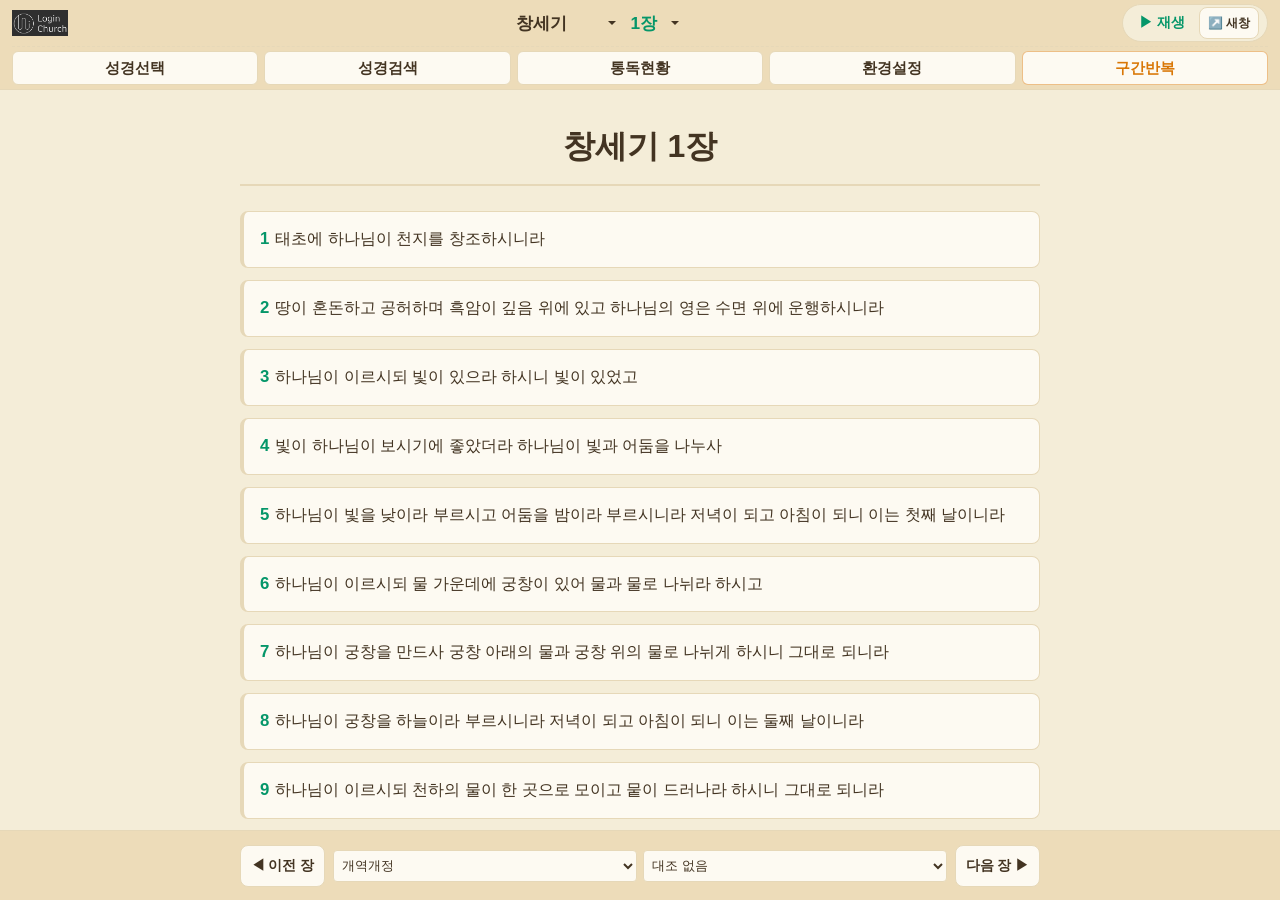
==== bible/index.html @ f468cd03 "Fix missing 1-3 John and Obadiah in bible_db_66.js + sync latest diaries" ====
<!DOCTYPE html>
<html lang="ko">
<head>
  <meta charset="UTF-8">
  <meta name="viewport" content="width=device-width, initial-scale=1.0, maximum-scale=1.0, user-scalable=no, viewport-fit=cover">
  <title>📖 김시웅 권사 성경통독일기장</title>
  <link rel="stylesheet" href="style.css?v=20261017_range">
  <link rel="manifest" href="manifest.json">
  <meta name="apple-mobile-web-app-capable" content="yes">
  <meta name="apple-mobile-web-app-status-bar-style" content="default">
</head>
<body class="theme-sepia">

  <!-- 앱 헤더 (2단 구조 개편 - 요구사항) -->
  <header class="app-header">
    <!-- 1행: 로고, 퀵 네비게이션 및 TTS 재생 바 -->
    <div class="header-row header-row-top">
      <div class="header-logo-area">
        <img src="header_logo.png?v=2" alt="로그인처치" class="header-logo-img">
      </div>
      <div class="quick-nav-dropdowns">
        <select id="quickBookSelect" class="quick-select">
          <!-- JS에서 책 목록이 주입됩니다 -->
        </select>
        <select id="quickChapterSelect" class="quick-select">
          <!-- JS에서 장 목록이 주입됩니다 -->
        </select>
      </div>
      <div class="header-player" style="display: flex; align-items: center; gap: 6px;">
        <button id="btnAudioTTSPlay" class="btn-header-player" title="낭독 시작/정지">▶ 재생</button>
        <a href="index.html" target="_blank" class="btn-header-player" title="새 창으로 성경 열기" style="text-decoration: none; padding: 0 8px; font-size: 0.75rem; background: var(--card-bg); border: 1px solid var(--border-color); color: var(--text-primary); display: inline-flex; align-items: center; justify-content: center; height: 32px; border-radius: var(--border-radius); font-weight: bold; cursor: pointer;">↗️ 새창</a>
      </div>
    </div>
    
    <!-- 2행: 성경 보조 도구 버튼 4개 -->
    <div class="header-row header-row-bottom">
      <button id="btnBookSelectorModal" class="btn-header-action" title="성경 목록 모달">성경선택</button>
      <button id="btnSearch" class="btn-header-action" title="성경 검색">성경검색</button>
      <button id="btnProgress" class="btn-header-action" title="통독 현황표">통독현황</button>
      <button id="btnSettings" class="btn-header-action" title="설정">환경설정</button>
      <button id="btnRangeRepeat" class="btn-header-action btn-range-action" title="구간 반복 듣기 (예: 12~20절)">구간반복</button>
    </div>
  </header>

  <!-- 대조 모드 역본 표시용 상단 고정 바 -->
  <div id="translationCompareBar" class="compare-bar hidden">
    <span class="compare-tag primary-tag">개역개정</span>
    <span class="compare-divider">vs</span>
    <span class="compare-tag secondary-tag">NIV</span>
  </div>

  <!-- 메인 레이아웃: 성경 본문 뷰어 -->
  <main class="app-content">
    <div id="bibleViewer" class="bible-viewer">
      <!-- 구절들이 여기에 렌더링됩니다 -->
    </div>
    
    <!-- 현재 장 통독 완료 체크 영역 -->
    <div class="read-check-container">
      <button id="btnMarkChapterRead" class="btn-read-check">현재 장 읽기 완료 ✓</button>
    </div>
  </main>

  <!-- 재생 컨트롤 박스 (재생 중에만 표시) -->
  <div id="ttsControlBox" class="tts-control-box hidden">
    <button id="btnAudioTTSPrev" class="btn-tts-ctrl" title="이전 구절">⏮ 이전</button>
    <button id="btnAudioTTSPlayBottom" class="btn-tts-ctrl btn-tts-play" title="재생 / 일시정지">❚❚ 일시정지</button>
    <button id="btnAudioTTSStop" class="btn-tts-ctrl btn-tts-stop" title="재생 정지">⏹ 정지</button>
    <button id="btnAudioTTSNext" class="btn-tts-ctrl" title="다음 구절">다음 ⏭</button>
    <button id="btnAudioTTSSpeed" class="btn-tts-ctrl" title="배속 조절">1.0x</button>
    <button id="btnAudioTTSRepeat" class="btn-tts-ctrl" title="반복 모드">🔄 연속</button>
  </div>

  <!-- 구간 반복 상태 배지 (구간 반복 활성 시 표시) -->
  <div id="rangeRepeatBadge" class="range-repeat-badge hidden" role="status" aria-live="polite">
    <button id="btnRangeBadgeEdit" class="range-badge-label" title="구간 변경">🎯 <span id="rangeBadgeText">구간 반복</span></button>
    <button id="btnRangeBadgeClear" class="range-badge-clear" title="구간 반복 해제" aria-label="구간 반복 해제">✕</button>
  </div>

  <!-- 하단 퀵 네비게이션 및 컨트롤러 -->
  <nav class="bottom-nav">
    <div class="nav-control-group">
      <button id="btnPrevChapter" class="btn-nav">◀ 이전 장</button>
      
      <!-- 역본 선택 셀렉터 -->
      <div class="translation-selectors">
        <div class="select-wrapper">
          <select id="primaryTranslation">
            <option value="KG" selected>개역개정</option>
            <option value="SB">새번역</option>
            <option value="KH">개역한글</option>
            <option value="HYUNDAI">현대인의 성경</option>
            <option value="EASY">쉬운성경</option>
            <option value="NIV">NIV (영어)</option>
            <option value="NLT">NLT (영어)</option>
            <option value="NKJV">NKJV (영어)</option>
            <option value="RSV">RSV (영어)</option>
          </select>
        </div>
        
        <div class="select-wrapper">
          <select id="secondaryTranslation">
            <option value="NONE" selected>대조 없음</option>
            <option value="KG">개역개정</option>
            <option value="SB">새번역</option>
            <option value="KH">개역한글</option>
            <option value="HYUNDAI">현대인의 성경</option>
            <option value="EASY">쉬운성경</option>
            <option value="NIV">NIV (영어)</option>
            <option value="NLT">NLT (영어)</option>
            <option value="NKJV">NKJV (영어)</option>
            <option value="RSV">RSV (영어)</option>
          </select>
        </div>
      </div>

      <button id="btnNextChapter" class="btn-nav">다음 장 ▶</button>
    </div>
  </nav>

  <!-- 성경 선택 모달 (보조 수단) -->
  <div id="bookModal" class="modal">
    <div class="modal-content">
      <div class="modal-header">
        <h3>성경 선택</h3>
        <button id="btnCloseBookModal" class="btn-close">&times;</button>
      </div>
      <div class="modal-tabs">
        <button id="tabOT" class="tab-btn active">구약성경</button>
        <button id="tabNT" class="tab-btn">신약성경</button>
      </div>
      <div class="modal-body">
        <!-- 책 격자 그리드 -->
        <div id="booksGrid" class="books-grid"></div>
        <!-- 장 그리드 (책 선택 시 활성화) -->
        <div id="chaptersView" class="chapters-view hidden">
          <button id="btnBackToBooks" class="btn-back">◀ 책 목록으로</button>
          <h4 id="selectedBookTitle" style="margin: 10px 0;">창세기</h4>
          <div id="chaptersGrid" class="chapters-grid"></div>
        </div>
      </div>
    </div>
  </div>

  <!-- 검색 모달 -->
  <div id="searchModal" class="modal">
    <div class="modal-content modal-full-height">
      <div class="modal-header">
        <h3>성경 검색</h3>
        <button id="btnCloseSearchModal" class="btn-close">&times;</button>
      </div>
      <div class="search-bar-wrapper">
        <input type="text" id="searchInput" placeholder="검색할 구절 키워드 입력 (예: 태초, 사랑)" autocomplete="off">
        <button id="btnExecuteSearch" class="btn-search-action">검색</button>
      </div>
      <!-- 다중 역본 필터 드롭다운 추가 -->
      <div class="search-filter-wrapper">
        <label for="searchTranslationFilter">역본 필터</label>
        <select id="searchTranslationFilter" class="search-filter-select">
          <option value="ALL" selected>전체 역본 통합 검색 결과</option>
          <option value="KG">개역개정</option>
          <option value="SB">새번역</option>
          <option value="KH">개역한글</option>
          <option value="HYUNDAI">현대인의 성경</option>
          <option value="EASY">쉬운성경</option>
          <option value="NIV">NIV (영어)</option>
          <option value="NLT">NLT (영어)</option>
          <option value="NKJV">NKJV (영어)</option>
          <option value="RSV">RSV (영어)</option>
        </select>
      </div>
      <div id="searchResultMeta" class="search-result-meta"></div>
      <div class="modal-body search-results-body">
        <div id="searchResults" class="search-results-list">
          <p class="search-placeholder">검색어를 입력하고 검색 버튼을 누르세요.</p>
        </div>
      </div>
    </div>
  </div>

  <!-- 통독 현황 현황표 모달 -->
  <div id="progressModal" class="modal">
    <div class="modal-content modal-full-height">
      <div class="modal-header">
        <h3>통독 현황표</h3>
        <button id="btnCloseProgressModal" class="btn-close">&times;</button>
      </div>
      <div class="progress-summary-bar">
        <div class="progress-stats">
          <span>전체 통독률: <strong id="progressPercentage">0.0%</strong></span>
          <span class="progress-ratio">(<span id="completedChaptersCount">0</span> / 1189장 완료)</span>
        </div>
        <div class="progress-bar-bg">
          <div id="progressBarFill" class="progress-bar-fill" style="width: 0%;"></div>
        </div>
        <button id="btnResetHistory" class="btn-reset-history">기록 초기화</button>
      </div>
      <div class="modal-body progress-body">
        <div id="progressBooksContainer" class="progress-books-container">
          <!-- 책별 장 바둑판들이 생성됩니다 -->
        </div>
      </div>
    </div>
  </div>

  <!-- 설정 모달 -->
  <div id="settingsModal" class="modal">
    <div class="modal-content">
      <div class="modal-header">
        <h3>설정</h3>
        <button id="btnCloseSettingsModal" class="btn-close">&times;</button>
      </div>
      <div class="modal-body settings-body">
        <div class="setting-item">
          <label>글자 크기</label>
          <div class="font-size-controls">
            <button id="btnFontSizeDecrease" class="btn-control">가-</button>
            <span id="fontSizeDisplay">100%</span>
            <button id="btnFontSizeIncrease" class="btn-control">가+</button>
          </div>
        </div>
        
        <div class="setting-item">
          <label>화면 테마</label>
          <div class="theme-controls">
            <button class="theme-btn theme-light-btn" data-theme="theme-light">밝게</button>
            <button class="theme-btn theme-sepia-btn active" data-theme="theme-sepia">세피아</button>
            <button class="theme-btn theme-dark-btn" data-theme="theme-dark">어둡게</button>
          </div>
        </div>

        <div class="setting-item">
          <label>구절 묵상 메모 관리</label>
          <p class="setting-desc">구절을 터치하여 개인 메모를 작성할 수 있습니다.</p>
          <button id="btnExportNotes" class="btn-action">전체 메모 복사/백업</button>
        </div>

        <div class="setting-item">
          <label>스마트폰 무선 테스트</label>
          <p class="setting-desc">동일한 Wi-Fi 환경의 스마트폰으로 아래 주소에 접속하거나 QR코드를 스캔하세요.</p>
          <div id="mobileTestArea" style="text-align: center; margin-top: 10px; padding: 10px; background: rgba(0,0,0,0.03); border-radius: 6px; font-size: 0.9rem;">
            <!-- JS에서 동적 주소 및 QR코드가 렌더링됩니다 -->
          </div>
        </div>
      </div>
    </div>
  </div>

  <!-- 구절 메모 모달 -->
  <div id="noteModal" class="modal">
    <div class="modal-content">
      <div class="modal-header">
        <h3 id="noteModalTitle">창세기 1장 1절 메모</h3>
        <button id="btnCloseNoteModal" class="btn-close">&times;</button>
      </div>
      <div class="modal-body">
        <p id="selectedVerseText" class="selected-verse-text"></p>
        <textarea id="noteTextarea" placeholder="여기에 묵상한 내용이나 메모를 입력하세요..."></textarea>
        <div class="modal-actions">
          <button id="btnDeleteNote" class="btn-danger">삭제</button>
          <button id="btnSaveNote" class="btn-primary">저장</button>
        </div>
      </div>
    </div>
  </div>

  <!-- 메모 백업 및 조회 모달 (요구사항) -->
  <div id="backupModal" class="modal">
    <div class="modal-content modal-full-height">
      <div class="modal-header">
        <h3>전체 메모 백업 및 조회</h3>
        <button id="btnCloseBackupModal" class="btn-close">&times;</button>
      </div>
      <div class="modal-body" style="display: flex; flex-direction: column; gap: 12px; height: 100%;">
        <p class="setting-desc">작성하신 모든 묵상 메모와 성경 본문이 아래 창에 모아집니다.</p>
        <textarea id="backupTextarea" readonly style="flex: 1; min-height: 250px; font-family: monospace; font-size: 0.9rem;" placeholder="저장된 메모가 없습니다."></textarea>
        <div class="modal-actions" style="margin-top: 10px; width: 100%;">
          <button id="btnCopyBackupText" class="btn-primary" style="width: 100%; padding: 14px; font-size: 1rem;">클립보드 복사</button>
        </div>
      </div>
    </div>
  </div>

  <!-- 구간 반복 듣기 모달 -->
  <div id="rangeModal" class="modal">
    <div class="modal-content range-modal-content">
      <div class="modal-header">
        <h3>🎯 구간 반복 듣기</h3>
        <button id="btnCloseRangeModal" class="btn-close">&times;</button>
      </div>
      <div class="modal-body range-body">
        <p id="rangeModalChapter" class="range-chapter-label">창세기 1장</p>
        <div class="range-selects">
          <label class="range-select-field">
            <span>시작</span>
            <select id="rangeStartSelect" aria-label="시작 절"></select>
          </label>
          <span class="range-tilde">~</span>
          <label class="range-select-field">
            <span>끝</span>
            <select id="rangeEndSelect" aria-label="끝 절"></select>
          </label>
        </div>
        <div class="range-count-label">반복 횟수</div>
        <div class="range-count-group">
          <button class="range-count-btn active" data-count="0" id="rangeCountInfinite">∞ 무한</button>
          <button class="range-count-btn" data-count="3" id="rangeCount3">3회</button>
          <button class="range-count-btn" data-count="5" id="rangeCount5">5회</button>
          <button class="range-count-btn" data-count="10" id="rangeCount10">10회</button>
        </div>
        <p id="rangePreview" class="range-preview"></p>
        <button id="btnRangePlay" class="btn-primary range-play-btn">▶ 구간 반복 재생</button>
        <div class="range-sub-actions">
          <button id="btnRangeCopy" class="btn-range-sub">📋 구간 복사</button>
          <button id="btnRangeClear" class="btn-range-sub btn-range-clear">해제</button>
        </div>
        <p class="range-tip">💡 본문 구절을 <strong>꾸욱 누르면</strong> 말씀이 복사됩니다.</p>
      </div>
    </div>
  </div>

  <!-- 토스트 알림 -->
  <div id="toast" class="toast hidden"></div>

  <!-- 성경 DB 스크립트 로드 (66권 통합 DB) -->
  <script src="./bible_db_66.js?v=20261019_66full"></script>
  
  <!-- 애플리케이션 로직 -->
  <script src="app.js?v=20261019_66full"></script>
</body>
</html>
---- bible/style.css ----
/* 테마 변수 정의 */
:root {
  --font-family: -apple-system, BlinkMacSystemFont, "Segoe UI", Roboto, "Helvetica Neue", Arial, sans-serif;
  --header-height: 90px;
  --compare-bar-height: 38px;
  --bottom-nav-height: 70px;
  --verse-font-size: 1.1rem;
  --border-radius: 8px;
  --transition-speed: 0.2s;
}

/* 라이트 테마 */
.theme-light {
  --bg-color: #f8f9fa;
  --card-bg: #ffffff;
  --text-primary: #212529;
  --text-secondary: #495057;
  --border-color: #dee2e6;
  --accent-color: #0d6efd;
  --accent-gold: #d97706;
  --accent-green: #10b981;
  --header-bg: #ffffff;
  --bottom-bg: #ffffff;
  --modal-bg: rgba(0, 0, 0, 0.4);
  --compare-bar-bg: #e9ecef;
  --checked-bg: #10b981;
  --checked-text: #ffffff;
  --select-arrow: url("data:image/svg+xml,%3Csvg xmlns='http://www.w3.org/2000/svg' width='8' height='6' viewBox='0 0 8 6'%3E%3Cpath fill='%23212529' d='M0 1h8L4 5z'/%3E%3C/svg%3E");
}

/* 세피아 테마 */
.theme-sepia {
  --bg-color: #f4edd8;
  --card-bg: #fdfaf2;
  --text-primary: #433422;
  --text-secondary: #705e47;
  --border-color: #e6d8b8;
  --accent-color: #8b5a2b;
  --accent-gold: #d97706;
  --accent-green: #059669;
  --header-bg: #eddcb9;
  --bottom-bg: #eddcb9;
  --modal-bg: rgba(67, 52, 34, 0.4);
  --compare-bar-bg: #e4d5b2;
  --checked-bg: #059669;
  --checked-text: #ffffff;
  --select-arrow: url("data:image/svg+xml,%3Csvg xmlns='http://www.w3.org/2000/svg' width='8' height='6' viewBox='0 0 8 6'%3E%3Cpath fill='%23433422' d='M0 1h8L4 5z'/%3E%3C/svg%3E");
}

/* 다크 테마 */
.theme-dark {
  --bg-color: #121212;
  --card-bg: #1e1e1e;
  --text-primary: #e0e0e0;
  --text-secondary: #a0a0a0;
  --border-color: #2d2d2d;
  --accent-color: #3b82f6;
  --accent-gold: #f59e0b;
  --accent-green: #10b981;
  --header-bg: #1f1f1f;
  --bottom-bg: #1f1f1f;
  --modal-bg: rgba(0, 0, 0, 0.6);
  --compare-bar-bg: #2a2a2a;
  --checked-bg: #10b981;
  --checked-text: #121212;
  --select-arrow: url("data:image/svg+xml,%3Csvg xmlns='http://www.w3.org/2000/svg' width='8' height='6' viewBox='0 0 8 6'%3E%3Cpath fill='%23e0e0e0' d='M0 1h8L4 5z'/%3E%3C/svg%3E");
}

/* 전역 초기화 */
* {
  box-sizing: border-box;
  margin: 0;
  padding: 0;
}

body {
  font-family: var(--font-family);
  background-color: var(--bg-color);
  color: var(--text-primary);
  line-height: 1.6;
  overflow: hidden;
  height: 100vh;
  width: 100vw;
  user-select: none;
  -webkit-user-select: none;
}

/* 헤더 (2단 구조 개편 - 요구사항) */
.app-header {
  position: fixed;
  top: 0;
  left: 0;
  right: 0;
  height: calc(var(--header-height) + env(safe-area-inset-top));
  background-color: var(--header-bg);
  border-bottom: 1px solid var(--border-color);
  display: flex;
  flex-direction: column;
  justify-content: space-between;
  padding: 0 12px;
  z-index: 100;
  padding-top: env(safe-area-inset-top);
}

.header-row {
  width: 100%;
  display: flex;
  align-items: center;
}

/* 1행: 로고, 퀵 메뉴, 재생기 */
.header-row-top {
  height: 48px;
  justify-content: space-between;
  border-bottom: 1px dashed var(--border-color);
}

/* 로고 영역 */
.header-logo-area {
  display: flex;
  align-items: center;
  margin-right: 4px;
}

.header-logo-img {
  height: 26px;
  object-fit: contain;
}

/* 2행: 성경 보조 도구 버튼 4개 */
.header-row-bottom {
  height: 42px;
  justify-content: space-around;
  gap: 6px;
  padding: 2px 0;
}

.btn-header-action {
  flex: 1;
  background-color: var(--card-bg);
  border: 1px solid var(--border-color);
  color: var(--text-primary);
  border-radius: 6px;
  font-size: 0.92rem;
  font-weight: bold;
  height: 34px;
  cursor: pointer;
  display: inline-flex;
  align-items: center;
  justify-content: center;
  gap: 4px;
  transition: background-color var(--transition-speed);
}

.btn-header-action:active {
  background-color: var(--border-color);
}

.btn-logo-icon {
  height: 15px;
  width: auto;
  object-fit: contain;
  margin-right: 2px;
  vertical-align: middle;
}

/* 퀵 드롭다운 메뉴 스타일 */
.quick-nav-dropdowns {
  display: flex;
  align-items: center;
  gap: 4px;
}

.quick-select {
  appearance: none;
  -webkit-appearance: none;
  background-color: transparent;
  border: none;
  color: var(--text-primary);
  font-size: 1.08rem;
  font-weight: 800;
  cursor: pointer;
  outline: none;
  padding: 4px 16px 4px 6px;
  background-image: var(--select-arrow);
  background-repeat: no-repeat;
  background-position: right 4px center;
  background-size: 8px 6px;
  border-radius: 4px;
  transition: background-color var(--transition-speed);
}

.quick-select:hover, .quick-select:focus {
  background-color: var(--border-color);
}

#quickBookSelect {
  max-width: 110px;
}

#quickChapterSelect {
  max-width: 80px;
  color: var(--accent-green);
}

.btn-icon {
  background: none;
  border: none;
  font-size: 1.25rem;
  cursor: pointer;
  padding: 6px;
  border-radius: 50%;
  display: inline-flex;
  align-items: center;
  justify-content: center;
  transition: background-color var(--transition-speed);
}

.btn-icon:active {
  background-color: var(--border-color);
}

/* 헤더 내 간이 재생기 */
.header-player {
  display: flex;
  align-items: center;
  gap: 4px;
  background-color: var(--bg-color);
  border: 1px solid var(--border-color);
  border-radius: 20px;
  padding: 2px 8px;
}

.btn-header-player {
  background: none;
  border: none;
  color: var(--accent-green);
  font-size: 0.85rem;
  font-weight: bold;
  cursor: pointer;
  padding: 4px 8px;
  border-radius: 12px;
}

.btn-header-player-sub {
  background: none;
  border: none;
  color: var(--text-primary);
  font-size: 0.75rem;
  font-weight: bold;
  cursor: pointer;
  padding: 4px 6px;
  border-radius: 8px;
}

.btn-header-player:active, .btn-header-player-sub:active {
  background-color: var(--border-color);
}

/* 상단 대조 역본 고정 바 */
.compare-bar {
  position: fixed;
  top: calc(var(--header-height) + env(safe-area-inset-top));
  left: 0;
  right: 0;
  height: var(--compare-bar-height);
  background-color: var(--compare-bar-bg);
  border-bottom: 1px solid var(--border-color);
  display: flex;
  align-items: center;
  justify-content: center;
  gap: 12px;
  z-index: 90;
  font-size: 0.82rem;
  font-weight: bold;
}

.compare-tag {
  padding: 2px 8px;
  border-radius: 4px;
}

.compare-tag.primary-tag {
  background-color: var(--accent-color);
  color: white;
}

.compare-tag.secondary-tag {
  background-color: var(--accent-gold);
  color: white;
}

.compare-divider {
  color: var(--text-secondary);
}

/* 콘텐츠 영역 */
.app-content {
  position: absolute;
  top: calc(var(--header-height) + env(safe-area-inset-top));
  bottom: calc(var(--bottom-nav-height) + env(safe-area-inset-bottom));
  left: 0;
  right: 0;
  overflow-y: auto;
  padding: 16px;
  -webkit-overflow-scrolling: touch;
}

/* 상단 대조 바가 켜져 있을 때의 콘텐츠 영역 오프셋 자동조절 */
body:has(.compare-bar:not(.hidden)) .app-content {
  top: calc(var(--header-height) + var(--compare-bar-height) + env(safe-area-inset-top));
}

/* 성경 본문 컨테이너 */
.bible-viewer {
  max-width: 800px;
  margin: 0 auto;
  padding-bottom: 10px;
}

/* 본문 영역 상단 대문 장 타이틀 표기 */
.viewer-chapter-title {
  font-size: 2.0rem;
  font-weight: 800;
  text-align: center;
  margin: 15px 0 25px 0;
  color: var(--text-primary);
  border-bottom: 2px solid var(--border-color);
  padding-bottom: 12px;
  word-break: keep-all;
}

/* 구절 카드 */
.verse-card {
  position: relative; /* 절대 배치 자식 노드를 정렬하기 위함 */
  background-color: var(--card-bg);
  border: 1px solid var(--border-color);
  border-left: 4px solid var(--border-color);
  border-radius: var(--border-radius);
  padding: 14px 16px;
  margin-bottom: 12px;
  cursor: pointer;
  transition: transform 0.1s ease, background-color var(--transition-speed), border-color var(--transition-speed);
}

.verse-card:active {
  transform: scale(0.995);
  background-color: var(--border-color);
}

.verse-card.has-note {
  border-left-color: var(--accent-gold) !important;
}

/* 낭독 중인 구절 하이라이트 */
.verse-card.is-reading-speaking {
  border-color: var(--accent-green) !important;
  border-left-width: 6px !important;
  border-left-color: var(--accent-green) !important;
  background-color: rgba(16, 185, 129, 0.08) !important;
  box-shadow: 0 0 10px rgba(16, 185, 129, 0.2);
}

/* 클릭으로 선택된 구절 하이라이트 */
.verse-card.is-selected {
  border-color: var(--accent-color) !important;
  border-left-width: 6px !important;
  border-left-color: var(--accent-color) !important;
  background-color: rgba(13, 110, 253, 0.07) !important;
  box-shadow: 0 0 8px rgba(13, 110, 253, 0.15);
}
.theme-sepia .verse-card.is-selected {
  background-color: rgba(139, 90, 43, 0.09) !important;
  box-shadow: 0 0 8px rgba(139, 90, 43, 0.15);
}
.theme-dark .verse-card.is-selected {
  background-color: rgba(59, 130, 246, 0.12) !important;
  box-shadow: 0 0 8px rgba(59, 130, 246, 0.2);
}

/* 구절 헤더 (메모 표시용 보조 영역 절대 배치) */
.verse-header {
  position: absolute;
  right: 12px;
  top: 10px;
  margin-bottom: 0;
  font-size: 0.78rem;
  font-weight: bold;
}

.note-indicator-dot {
  color: var(--accent-gold);
  font-weight: bold;
  background-color: rgba(245, 158, 11, 0.12);
  padding: 2px 6px;
  border-radius: 4px;
}

/* 인라인 구절 번호 스타일 (요구사항 2) */
.verse-num {
  font-size: 1.05em;
  font-weight: 800;
  color: var(--accent-green);
  margin-right: 6px;
  user-select: none;
  -webkit-user-select: none;
}

/* 구절 텍스트 */
.verse-text-container {
  font-size: var(--verse-font-size);
  word-break: keep-all;
}

/* 대조 모드 레이아웃 개선 */
.verse-card.compare-mode .verse-text-group {
  display: flex;
  flex-direction: column;
  gap: 10px;
}

.verse-translation-item {
  padding-left: 10px;
}

.verse-translation-item.primary {
  border-left: 3px solid var(--accent-color);
  color: var(--text-primary);
  font-weight: 500;
}

.verse-translation-item.secondary {
  border-left: 3px solid var(--accent-gold);
  color: var(--text-secondary);
  font-style: italic;
}

/* 메모 표시 박스 */
.verse-note-display {
  margin-top: 10px;
  padding: 8px 12px;
  background-color: rgba(245, 158, 11, 0.06);
  border-left: 3px solid var(--accent-gold);
  border-radius: 4px;
  font-size: 0.9em;
  color: var(--text-primary);
  white-space: pre-wrap;
}

/* 완료 체크 영역 */
.read-check-container {
  max-width: 800px;
  margin: 20px auto 40px auto;
  text-align: center;
}

.btn-read-check {
  width: 100%;
  padding: 14px;
  background-color: var(--accent-green);
  color: white;
  border: none;
  border-radius: var(--border-radius);
  font-size: 1rem;
  font-weight: bold;
  cursor: pointer;
  transition: opacity 0.2s;
  box-shadow: 0 4px 10px rgba(16, 185, 129, 0.2);
}

.btn-read-check.completed {
  background-color: var(--border-color);
  color: var(--text-secondary);
  box-shadow: none;
}

.btn-read-check:active {
  opacity: 0.9;
}

/* 하단 내비게이션 바 */
.bottom-nav {
  position: fixed;
  bottom: 0;
  left: 0;
  right: 0;
  height: var(--bottom-nav-height);
  background-color: var(--bottom-bg);
  border-top: 1px solid var(--border-color);
  padding: 0 12px;
  padding-bottom: env(safe-area-inset-bottom);
  height: calc(var(--bottom-nav-height) + env(safe-area-inset-bottom));
  z-index: 100;
  display: flex;
  align-items: center;
}

.nav-control-group {
  width: 100%;
  max-width: 800px;
  margin: 0 auto;
  display: flex;
  align-items: center;
  justify-content: space-between;
  gap: 8px;
}

.btn-nav {
  flex: 1;
  max-width: 85px;
  height: 42px;
  background-color: var(--card-bg);
  border: 1px solid var(--border-color);
  color: var(--text-primary);
  border-radius: var(--border-radius);
  font-weight: bold;
  font-size: 0.85rem;
  cursor: pointer;
}

.btn-nav:active {
  background-color: var(--border-color);
}

/* 역본 셀렉터 그룹 */
.translation-selectors {
  flex: 2;
  display: flex;
  gap: 6px;
}

.select-wrapper {
  flex: 1;
  display: flex;
  flex-direction: column;
}

.select-wrapper label {
  font-size: 0.7rem;
  color: var(--text-secondary);
  margin-bottom: 2px;
  font-weight: bold;
}

.select-wrapper select {
  height: 32px;
  background-color: var(--card-bg);
  border: 1px solid var(--border-color);
  color: var(--text-primary);
  border-radius: 4px;
  font-size: 0.82rem;
  padding: 0 4px;
  outline: none;
}

/* 모달 기본 스타일 */
.modal {
  position: fixed;
  top: 0;
  left: 0;
  right: 0;
  bottom: 0;
  background-color: var(--modal-bg);
  z-index: 200;
  display: flex;
  align-items: flex-end;
  justify-content: center;
  opacity: 0;
  pointer-events: none;
  transition: opacity 0.25s ease;
}

.modal.active {
  opacity: 1;
  pointer-events: auto;
}

.modal-content {
  background-color: var(--card-bg);
  border-radius: 16px 16px 0 0;
  width: 100%;
  max-width: 600px;
  max-height: 80%;
  display: flex;
  flex-direction: column;
  transform: translateY(100%);
  transition: transform 0.25s cubic-bezier(0.1, 0.76, 0.55, 0.94);
  padding-bottom: env(safe-area-inset-bottom);
}

.modal-content.modal-full-height {
  max-height: 90%;
  height: 90%;
}

.modal.active .modal-content {
  transform: translateY(0);
}

.modal-header {
  padding: 16px;
  border-bottom: 1px solid var(--border-color);
  display: flex;
  justify-content: space-between;
  align-items: center;
}

.btn-close {
  background: none;
  border: none;
  font-size: 1.5rem;
  color: var(--text-secondary);
  cursor: pointer;
}

.modal-body {
  padding: 16px;
  overflow-y: auto;
  flex: 1;
}

/* 성경 탭 */
.modal-tabs {
  display: flex;
  border-bottom: 1px solid var(--border-color);
}

.tab-btn {
  flex: 1;
  padding: 12px;
  background: none;
  border: none;
  color: var(--text-secondary);
  font-weight: bold;
  font-size: 0.95rem;
  cursor: pointer;
  border-bottom: 2px solid transparent;
}

.tab-btn.active {
  color: var(--accent-green);
  border-bottom-color: var(--accent-green);
}

/* 성경 선택 격자 */
.books-grid {
  display: grid;
  grid-template-columns: repeat(4, 1fr);
  gap: 8px;
}

.btn-book {
  padding: 10px 4px;
  background-color: var(--bg-color);
  border: 1px solid var(--border-color);
  color: var(--text-primary);
  border-radius: var(--border-radius);
  font-size: 0.85rem;
  font-weight: 500;
  text-align: center;
  cursor: pointer;
}

.btn-book:active {
  background-color: var(--border-color);
}

/* 장 격자 */
.btn-back {
  background: none;
  border: none;
  color: var(--accent-color);
  font-weight: bold;
  cursor: pointer;
  font-size: 0.9rem;
  margin-bottom: 8px;
}

.chapters-grid {
  display: grid;
  grid-template-columns: repeat(6, 1fr);
  gap: 8px;
  margin-top: 12px;
}

.btn-chapter {
  padding: 12px 0;
  background-color: var(--bg-color);
  border: 1px solid var(--border-color);
  color: var(--text-primary);
  border-radius: var(--border-radius);
  font-weight: bold;
  text-align: center;
  cursor: pointer;
}

.btn-chapter:active {
  background-color: var(--border-color);
}

.hidden {
  display: none !important;
}

/* 검색 폼 스타일 */
.search-bar-wrapper {
  padding: 12px 16px 6px 16px;
  display: flex;
  gap: 8px;
}

#searchInput {
  flex: 1;
  height: 40px;
  background-color: var(--bg-color);
  border: 1px solid var(--border-color);
  border-radius: var(--border-radius);
  color: var(--text-primary);
  padding: 0 12px;
  outline: none;
  font-size: 0.95rem;
}

.btn-search-action {
  padding: 0 16px;
  background-color: var(--accent-color);
  color: white;
  border: none;
  border-radius: var(--border-radius);
  font-weight: bold;
  cursor: pointer;
}

/* 검색 필터 바 디자인 */
.search-filter-wrapper {
  padding: 6px 16px 12px 16px;
  display: flex;
  align-items: center;
  gap: 8px;
  border-bottom: 1px solid var(--border-color);
  background-color: var(--bg-color);
}

.search-filter-wrapper label {
  font-size: 0.8rem;
  font-weight: bold;
  color: var(--text-secondary);
}

.search-filter-select {
  height: 30px;
  background-color: var(--card-bg);
  border: 1px solid var(--border-color);
  color: var(--text-primary);
  border-radius: 4px;
  font-size: 0.8rem;
  padding: 0 6px;
  outline: none;
}

.search-result-meta {
  padding: 6px 16px;
  font-size: 0.8rem;
  color: var(--text-secondary);
  background-color: var(--bg-color);
  border-bottom: 1px solid var(--border-color);
}

.search-results-body {
  padding: 0;
}

.search-results-list {
  display: flex;
  flex-direction: column;
}

.search-placeholder {
  text-align: center;
  color: var(--text-secondary);
  padding: 40px 16px;
  font-size: 0.9rem;
}

.search-item {
  padding: 14px 16px;
  border-bottom: 1px solid var(--border-color);
  cursor: pointer;
  transition: background-color var(--transition-speed);
}

.search-item:active {
  background-color: var(--border-color);
}

.search-item-header {
  display: flex;
  align-items: center;
  justify-content: space-between;
  margin-bottom: 4px;
}

.search-item-title {
  font-weight: bold;
  font-size: 0.85rem;
  color: var(--accent-green);
}

/* 역본 분별 뱃지 스타일 */
.search-translation-badge {
  font-size: 0.7rem;
  padding: 2px 6px;
  border-radius: 4px;
  font-weight: bold;
  color: white;
}

.search-translation-badge.badge-kg { background-color: #0d6efd; }
.search-translation-badge.badge-sb { background-color: #198754; }
.search-translation-badge.badge-kh { background-color: #6f42c1; }
.search-translation-badge.badge-hyundai { background-color: #fd7e14; }
.search-translation-badge.badge-easy { background-color: #20c997; }
.search-translation-badge.badge-eng { background-color: #6c757d; }

.search-item-text {
  font-size: 0.95rem;
  word-break: keep-all;
}

/* 검색 키워드 형광펜 */
mark {
  background-color: rgba(245, 158, 11, 0.3);
  color: inherit;
  padding: 0 2px;
  border-radius: 2px;
  font-weight: bold;
}

/* 통독 현황표 모달 스타일 */
.progress-summary-bar {
  padding: 16px;
  border-bottom: 1px solid var(--border-color);
  background-color: var(--bg-color);
}

.progress-stats {
  display: flex;
  justify-content: space-between;
  align-items: center;
  margin-bottom: 8px;
  font-size: 0.9rem;
}

.progress-stats strong {
  font-size: 1.1rem;
  color: var(--accent-green);
}

.progress-ratio {
  color: var(--text-secondary);
  font-size: 0.85rem;
}

.progress-bar-bg {
  background-color: var(--border-color);
  height: 8px;
  border-radius: 4px;
  overflow: hidden;
  margin-bottom: 12px;
}

.progress-bar-fill {
  background: linear-gradient(90deg, var(--accent-green), #34d399);
  height: 100%;
  transition: width 0.3s ease;
}

.btn-reset-history {
  background: none;
  border: none;
  color: #dc3545;
  font-size: 0.75rem;
  font-weight: bold;
  cursor: pointer;
}

.progress-body {
  padding: 12px 16px;
}

.progress-books-container {
  display: flex;
  flex-direction: column;
  gap: 16px;
}

.progress-book-row {
  display: flex;
  flex-direction: column;
  gap: 6px;
  border-bottom: 1px solid var(--border-color);
  padding-bottom: 12px;
}

.progress-book-row:last-child {
  border-bottom: none;
}

.progress-book-name {
  font-weight: bold;
  font-size: 0.9rem;
  color: var(--text-primary);
}

.progress-chapters-flex {
  display: flex;
  flex-wrap: wrap;
  gap: 5px;
}

/* 장별 상태 박스 */
.progress-chapter-dot {
  width: 26px;
  height: 26px;
  border-radius: 4px;
  border: 1px solid var(--border-color);
  background-color: var(--card-bg);
  color: var(--text-secondary);
  font-size: 0.75rem;
  display: flex;
  align-items: center;
  justify-content: center;
  cursor: pointer;
  user-select: none;
  font-weight: 500;
  transition: background-color var(--transition-speed), border-color var(--transition-speed);
}

.progress-chapter-dot.checked {
  background-color: var(--checked-bg);
  border-color: var(--checked-bg);
  color: var(--checked-text);
  font-weight: bold;
}

/* 설정 뷰 */
.settings-body {
  display: flex;
  flex-direction: column;
  gap: 20px;
}

.setting-item {
  display: flex;
  flex-direction: column;
  gap: 8px;
}

.setting-item label {
  font-weight: bold;
  font-size: 0.95rem;
  color: var(--text-secondary);
}

.setting-desc {
  font-size: 0.8rem;
  color: var(--text-secondary);
}

.font-size-controls {
  display: flex;
  align-items: center;
  gap: 16px;
}

.btn-control {
  padding: 8px 16px;
  background-color: var(--bg-color);
  border: 1px solid var(--border-color);
  color: var(--text-primary);
  border-radius: var(--border-radius);
  font-size: 0.95rem;
  font-weight: bold;
  cursor: pointer;
}

.btn-control:active {
  background-color: var(--border-color);
}

#fontSizeDisplay {
  font-weight: bold;
  font-size: 1.1rem;
  min-width: 60px;
  text-align: center;
}

.theme-controls {
  display: flex;
  gap: 8px;
}

.theme-btn {
  flex: 1;
  padding: 10px;
  border: 2px solid var(--border-color);
  border-radius: var(--border-radius);
  font-weight: bold;
  cursor: pointer;
  background-color: #fff;
  color: #333;
}

.theme-light-btn { background-color: #ffffff; color: #212529; }
.theme-sepia-btn { background-color: #f4edd8; color: #433422; }
.theme-dark-btn { background-color: #121212; color: #e0e0e0; }

.theme-btn.active {
  border-color: var(--accent-green);
}

.btn-action {
  padding: 12px;
  background-color: var(--accent-color);
  color: white;
  border: none;
  border-radius: var(--border-radius);
  font-weight: bold;
  cursor: pointer;
}

.btn-action:active {
  opacity: 0.9;
}

/* 메모 작성 뷰 */
.selected-verse-text {
  font-size: 0.95rem;
  color: var(--text-secondary);
  border-left: 3px solid var(--accent-color);
  padding-left: 8px;
  margin-bottom: 12px;
  word-break: keep-all;
}

textarea {
  width: 100%;
  min-height: 120px;
  background-color: var(--bg-color);
  border: 1px solid var(--border-color);
  border-radius: var(--border-radius);
  color: var(--text-primary);
  padding: 10px;
  font-size: 0.95rem;
  resize: vertical;
  outline: none;
  margin-bottom: 16px;
}

.modal-actions {
  display: flex;
  justify-content: flex-end;
  gap: 8px;
}

.btn-primary {
  padding: 10px 20px;
  background-color: var(--accent-green);
  color: white;
  border: none;
  border-radius: var(--border-radius);
  font-weight: bold;
  cursor: pointer;
}

.btn-danger {
  padding: 10px 20px;
  background-color: #dc3545;
  color: white;
  border: none;
  border-radius: var(--border-radius);
  font-weight: bold;
  cursor: pointer;
}

.btn-primary:active, .btn-danger:active {
  opacity: 0.9;
}

/* 토스트 */
.toast {
  position: fixed;
  bottom: calc(var(--bottom-nav-height) + env(safe-area-inset-bottom) + 16px);
  left: 50%;
  transform: translateX(-50%);
  background-color: rgba(0, 0, 0, 0.85);
  color: white;
  padding: 10px 20px;
  border-radius: 20px;
  font-size: 0.85rem;
  font-weight: bold;
  z-index: 300;
  transition: opacity 0.3s ease;
  pointer-events: none;
  white-space: nowrap;
}

.toast.hidden {
  opacity: 0;
}

/* PC 레이아웃 최적화 */
@media (min-width: 801px) {
  .books-grid {
    grid-template-columns: repeat(6, 1fr);
  }
  .chapters-grid {
    grid-template-columns: repeat(10, 1fr);
  }
  .progress-chapters-flex {
    gap: 6px;
  }
  .progress-chapter-dot {
    width: 30px;
    height: 30px;
    font-size: 0.82rem;
  }
}

/* 모바일 겹침 방지 및 레이아웃 최적화 (요구사항) */
@media (max-width: 480px) {
  .app-header {
    padding: 0 4px;
    gap: 1px;
  }
  
  .header-row-top {
    height: 44px;
  }

  .header-row-top {
    height: 46px;
  }

  .header-row-bottom {
    height: 40px;
    gap: 4px;
  }

  .header-logo-img {
    height: 22px;
  }
  
  #quickBookSelect {
    max-width: 85px;
    font-size: 0.92rem;
    padding: 4px 10px 4px 1px;
    background-position: right 1px center;
    background-size: 7px 5px;
  }
  
  #quickChapterSelect {
    max-width: 58px;
    font-size: 0.92rem;
    padding: 4px 10px 4px 1px;
    background-position: right 1px center;
    background-size: 7px 5px;
  }

  .header-player {
    gap: 1px;
    padding: 1px 3px;
    border-radius: 12px;
  }

  .btn-header-player {
    font-size: 0.75rem;
    padding: 2px 4px;
  }

  .btn-header-player-sub {
    font-size: 0.65rem;
    padding: 2px 3px;
  }

  .btn-header-action {
    height: 32px;
    font-size: 0.85rem;
    padding: 0 2px;
    gap: 1px;
    border-radius: 4px;
  }
  
  .btn-logo-icon {
    height: 12px;
  }
  
  /* 하단 바 높이 다이어트 (레이블 제거 대응) */
  .bottom-nav {
    height: 58px;
  }
  
  .btn-nav {
    max-width: 72px;
    height: 36px;
    font-size: 0.78rem;
  }
  
  .translation-selectors {
    gap: 3px;
  }
  
  .select-wrapper select {
    height: 36px;
    font-size: 0.78rem;
    padding: 0 2px;
  }
  
  /* 모바일 검색 모달 최적화: 키보드 열림 시 입력창이 가려지거나 위로 밀려나지 않도록 전체화면 및 상단 고정 */
  #searchModal {
    align-items: flex-start !important;
    justify-content: center !important;
  }
  #searchModal .modal-content {
    height: 100% !important;
    max-height: 100% !important;
    border-radius: 0 !important;
    transform: translateY(100%) !important;
  }
  #searchModal.active .modal-content {
    transform: translateY(0) !important;
  }
}

/* 오늘의 통독 계획 위젯 스타일 */
.daily-plan-widget {
  max-width: 800px;
  margin: 10px auto;
  padding: 12px 16px;
  background-color: var(--card-bg);
  border: 1px solid var(--border-color);
  border-radius: var(--border-radius);
  display: flex;
  flex-direction: column;
  gap: 10px;
  box-shadow: 0 2px 8px rgba(0, 0, 0, 0.05);
  transition: background-color var(--transition-speed), border-color var(--transition-speed);
}

.widget-header {
  display: flex;
  justify-content: space-between;
  align-items: center;
}

.widget-title {
  font-weight: bold;
  font-size: 0.95rem;
  color: var(--text-primary);
}

.widget-progress {
  font-size: 0.85rem;
  color: var(--accent-green);
  font-weight: bold;
}

.widget-passage-list {
  display: flex;
  flex-wrap: wrap;
  gap: 8px;
}

.widget-passage-link {
  padding: 6px 12px;
  border: 1px solid var(--border-color);
  border-radius: 6px;
  background-color: var(--bg-color);
  color: var(--text-primary);
  text-decoration: none;
  font-size: 0.85rem;
  font-weight: 500;
  cursor: pointer;
  display: inline-flex;
  align-items: center;
  gap: 4px;
  transition: all 0.2s ease;
}

.widget-passage-link.completed {
  border-color: var(--accent-green);
  color: var(--accent-green);
  background-color: rgba(16, 185, 129, 0.08);
}

.widget-action-area {
  margin-top: 4px;
  text-align: right;
}

.btn-next-plan-day {
  width: 100%;
  padding: 10px;
  background-color: var(--accent-green);
  color: white;
  border: none;
  border-radius: 6px;
  font-weight: bold;
  font-size: 0.88rem;
  cursor: pointer;
  box-shadow: 0 2px 6px rgba(16, 185, 129, 0.2);
  transition: opacity 0.2s;
}

.btn-next-plan-day:active {
  opacity: 0.9;
}

/* 통독 계획 모달 탭 및 페이지 스타일 */
.modal-tab-btn {
  flex: 1;
  padding: 12px;
  background: none;
  border: none;
  border-bottom: 2px solid transparent;
  color: var(--text-secondary);
  font-weight: bold;
  font-size: 0.95rem;
  cursor: pointer;
  text-align: center;
  transition: all 0.2s ease;
}

.modal-tab-btn.active {
  color: var(--accent-green);
  border-bottom-color: var(--accent-green);
}

.modal-page-content {
  display: flex;
  flex-direction: column;
  flex: 1;
  overflow: hidden;
}

.plan-body {
  display: flex;
  flex-direction: column;
  gap: 16px;
  height: 100%;
}

.plan-selection-container {
  display: flex;
  flex-direction: column;
  gap: 12px;
}

.plan-cards-grid {
  display: flex;
  flex-direction: column;
  gap: 12px;
  overflow-y: auto;
  max-height: calc(100vh - 250px);
}

.plan-card {
  background-color: var(--bg-color);
  border: 1px solid var(--border-color);
  border-radius: 8px;
  padding: 12px 14px;
  display: flex;
  flex-direction: column;
  gap: 8px;
}

.plan-card-header {
  display: flex;
  justify-content: space-between;
  align-items: center;
}

.plan-card-title {
  font-weight: bold;
  font-size: 0.95rem;
  color: var(--text-primary);
}

.plan-card-duration {
  font-size: 0.75rem;
  color: var(--text-secondary);
  background-color: var(--card-bg);
  padding: 2px 6px;
  border-radius: 4px;
  border: 1px solid var(--border-color);
}

.plan-card-desc {
  font-size: 0.8rem;
  color: var(--text-secondary);
  line-height: 1.45;
}

.btn-start-plan {
  padding: 8px 14px;
  background-color: var(--accent-green);
  color: white;
  border: none;
  border-radius: 6px;
  font-weight: bold;
  font-size: 0.85rem;
  cursor: pointer;
  align-self: flex-end;
  box-shadow: 0 2px 5px rgba(16, 185, 129, 0.15);
}

.btn-start-plan:active {
  opacity: 0.9;
}

.btn-quit-plan {
  background: none;
  border: 1px solid #dc3545;
  color: #dc3545;
  padding: 4px 8px;
  border-radius: 4px;
  font-size: 0.78rem;
  font-weight: bold;
  cursor: pointer;
  transition: all 0.2s ease;
}

.btn-quit-plan:active {
  background-color: rgba(220, 53, 69, 0.1);
}

.active-plan-container {
  display: flex;
  flex-direction: column;
  height: 100%;
}

.active-plan-header {
  padding-bottom: 12px;
  border-bottom: 1px solid var(--border-color);
  margin-bottom: 8px;
}

.plan-day-row {
  display: flex;
  align-items: center;
  justify-content: space-between;
  padding: 10px 8px;
  border-bottom: 1px solid var(--border-color);
  font-size: 0.88rem;
  cursor: pointer;
  transition: background-color 0.2s ease;
}

.plan-day-row:hover, .plan-day-row:active {
  background-color: rgba(0, 0, 0, 0.02);
}

.plan-day-row.active-day {
  background-color: rgba(16, 185, 129, 0.05);
  font-weight: bold;
  border-left: 3px solid var(--accent-green);
  padding-left: 5px;
}

.plan-day-row.completed {
  opacity: 0.65;
}

.plan-day-left {
  display: flex;
  flex-direction: column;
  gap: 2px;
  flex: 1;
}

.plan-day-label {
  font-weight: bold;
  color: var(--text-primary);
}

.plan-day-passages {
  color: var(--text-secondary);
  font-size: 0.8rem;
}

.plan-day-status {
  font-size: 0.75rem;
  padding: 2px 6px;
  border-radius: 4px;
  font-weight: bold;
  margin-left: 8px;
}

.plan-day-status.pending {
  border: 1px solid var(--border-color);
  color: var(--text-secondary);
}

.plan-day-status.completed {
  background-color: var(--accent-green);
  color: white;
}

/* ── 재생 컨트롤 박스 ─────────────────────────────────────── */
.tts-control-box {
  position: fixed;
  bottom: calc(env(safe-area-inset-bottom, 0px) + 56px);
  left: 0;
  right: 0;
  display: flex;
  align-items: center;
  justify-content: space-around;
  gap: 6px;
  padding: 8px 10px;
  background: var(--card-bg);
  border-top: 2px solid var(--accent-green);
  box-shadow: 0 -3px 12px rgba(0,0,0,0.18);
  z-index: 900;
}
.tts-control-box.hidden {
  display: none;
}
.btn-tts-ctrl {
  flex: 1;
  padding: 9px 4px;
  font-size: 0.80rem;
  font-weight: 600;
  border: 1px solid var(--border-color);
  border-radius: 8px;
  background: var(--bg-color);
  color: var(--text-color);
  cursor: pointer;
  white-space: nowrap;
  min-width: 0;
  transition: background 0.15s;
}
.btn-tts-ctrl:active {
  background: var(--accent-green);
  color: #fff;
}
.btn-tts-ctrl.btn-tts-play {
  background: var(--accent-green);
  color: #fff;
  border-color: var(--accent-green);
  font-weight: 700;
  flex: 1.25;
}
.btn-tts-ctrl.btn-tts-play:active {
  opacity: 0.9;
}
.btn-tts-ctrl.btn-tts-stop {
  background: rgba(220, 38, 38, 0.08);
  color: #dc2626;
  border-color: rgba(220, 38, 38, 0.25);
  font-weight: 600;
}
.btn-tts-ctrl.btn-tts-stop:active {
  background: #dc2626;
  color: #fff;
}
@media (max-width: 480px) {
  .tts-control-box {
    gap: 4px;
    padding: 6px 4px;
  }
  .btn-tts-ctrl {
    padding: 8px 2px;
    font-size: 0.72rem;
  }
}
/* 재생 중일 때 콘텐츠 하단 여백 추가 (박스에 가려지지 않도록) */
body.tts-active .app-content {
  padding-bottom: calc(env(safe-area-inset-bottom, 0px) + 108px) !important;
}

/* ==========================================================================
   📋 구절 꾸욱 눌러 복사
   ========================================================================== */
.verse-card {
  -webkit-touch-callout: none; /* iOS 길게 누르기 기본 메뉴 차단 */
  -webkit-tap-highlight-color: transparent;
}
.verse-card.long-press-armed {
  transform: scale(0.975);
  border-color: var(--accent-gold) !important;
  box-shadow: 0 0 0 3px rgba(217, 119, 6, 0.25), 0 6px 18px rgba(0, 0, 0, 0.12);
  transition: transform 0.18s ease, box-shadow 0.18s ease;
}
.verse-card.verse-copied {
  animation: verseCopiedFlash 0.9s ease;
}
@keyframes verseCopiedFlash {
  0%   { background-color: rgba(16, 185, 129, 0.28); box-shadow: 0 0 0 3px rgba(16, 185, 129, 0.35); }
  100% { box-shadow: 0 0 0 0 rgba(16, 185, 129, 0); }
}

/* 토스트가 재생 박스/구간 배지에 가려지지 않도록 위로 띄움 */
.toast {
  z-index: 1200;
  bottom: calc(var(--bottom-nav-height) + env(safe-area-inset-bottom) + 16px + var(--toast-lift, 0px));
  max-width: calc(100vw - 32px);
  overflow: hidden;
  text-overflow: ellipsis;
}
body.tts-active { --toast-lift: 64px; }
body.range-badge-visible { --toast-lift: 52px; }
body.tts-active.range-badge-visible { --toast-lift: 112px; }

/* ==========================================================================
   🎯 구간 반복 듣기
   ========================================================================== */
.btn-header-action.btn-range-action {
  color: var(--accent-gold);
  border-color: rgba(217, 119, 6, 0.45);
}

/* 구간에 포함된 구절 표시 */
.verse-card.in-repeat-range {
  border-left-color: var(--accent-gold);
  border-left-width: 6px;
  background-image: linear-gradient(90deg, rgba(217, 119, 6, 0.08), rgba(217, 119, 6, 0) 70%);
}
.verse-card.repeat-range-start::before,
.verse-card.repeat-range-end::after {
  position: absolute;
  left: 10px;
  font-size: 0.68rem;
  font-weight: 800;
  color: var(--accent-gold);
  background: var(--card-bg);
  padding: 0 6px;
  border-radius: 6px;
  letter-spacing: 0.02em;
}
.verse-card.repeat-range-start::before {
  content: "🎯 구간 시작";
  top: -9px;
}
.verse-card.repeat-range-end::after {
  content: "구간 끝 🔁";
  bottom: -9px;
}

/* 구간 반복 상태 배지 */
.range-repeat-badge {
  position: fixed;
  left: 50%;
  transform: translateX(-50%);
  bottom: calc(var(--bottom-nav-height) + env(safe-area-inset-bottom) + 10px);
  display: flex;
  align-items: center;
  gap: 2px;
  padding: 4px 4px 4px 12px;
  border-radius: 999px;
  background: linear-gradient(135deg, #f59e0b, #d97706);
  color: #fff;
  box-shadow: 0 6px 18px rgba(217, 119, 6, 0.35);
  z-index: 950;
  animation: rangeBadgeIn 0.25s ease;
  max-width: calc(100vw - 24px);
}
.range-repeat-badge.hidden {
  display: none;
}
body.tts-active .range-repeat-badge {
  bottom: calc(env(safe-area-inset-bottom, 0px) + 56px + 62px);
}
@keyframes rangeBadgeIn {
  from { opacity: 0; transform: translate(-50%, 8px); }
  to   { opacity: 1; transform: translate(-50%, 0); }
}
.range-badge-label {
  background: none;
  border: none;
  color: inherit;
  font-weight: 800;
  font-size: 0.85rem;
  cursor: pointer;
  white-space: nowrap;
  overflow: hidden;
  text-overflow: ellipsis;
  padding: 4px 4px;
}
.range-badge-clear {
  width: 28px;
  height: 28px;
  border-radius: 50%;
  border: none;
  background: rgba(255, 255, 255, 0.22);
  color: #fff;
  font-size: 0.8rem;
  font-weight: 800;
  cursor: pointer;
  flex-shrink: 0;
}
.range-badge-clear:active {
  background: rgba(255, 255, 255, 0.4);
}

/* 구간 반복 모달 (재생 박스 위에 표시) */
#rangeModal {
  z-index: 1100;
}
.range-body {
  display: flex;
  flex-direction: column;
  gap: 14px;
}
.range-chapter-label {
  font-size: 1.05rem;
  font-weight: 800;
  color: var(--text-primary);
  text-align: center;
}
.range-selects {
  display: flex;
  align-items: flex-end;
  justify-content: center;
  gap: 10px;
}
.range-select-field {
  flex: 1;
  display: flex;
  flex-direction: column;
  gap: 6px;
  font-size: 0.8rem;
  font-weight: 700;
  color: var(--text-secondary);
}
.range-select-field select {
  width: 100%;
  height: 48px;
  font-size: 1.15rem;
  font-weight: 800;
  text-align: center;
  text-align-last: center;
  border-radius: 12px;
  border: 2px solid var(--border-color);
  background-color: var(--bg-color);
  color: var(--text-primary);
  -webkit-appearance: none;
  appearance: none;
  cursor: pointer;
}
.range-select-field select:focus {
  outline: none;
  border-color: var(--accent-gold);
}
.range-tilde {
  font-size: 1.4rem;
  font-weight: 800;
  color: var(--accent-gold);
  padding-bottom: 8px;
}
.range-count-label {
  font-size: 0.8rem;
  font-weight: 700;
  color: var(--text-secondary);
  margin-bottom: -6px;
}
.range-count-group {
  display: grid;
  grid-template-columns: repeat(4, 1fr);
  gap: 8px;
}
.range-count-btn {
  height: 40px;
  border-radius: 10px;
  border: 1px solid var(--border-color);
  background: var(--bg-color);
  color: var(--text-primary);
  font-weight: 700;
  font-size: 0.9rem;
  cursor: pointer;
  transition: all 0.15s ease;
}
.range-count-btn.active {
  background: var(--accent-gold);
  border-color: var(--accent-gold);
  color: #fff;
  box-shadow: 0 3px 10px rgba(217, 119, 6, 0.3);
}
.range-preview {
  font-size: 0.85rem;
  color: var(--text-secondary);
  text-align: center;
  line-height: 1.5;
  min-height: 2.6em;
}
.range-preview strong {
  color: var(--accent-gold);
}
.range-preview-snippet {
  display: block;
  margin-top: 2px;
  font-size: 0.8rem;
  opacity: 0.85;
  word-break: keep-all;
}
.range-play-btn {
  width: 100%;
  height: 50px;
  font-size: 1.05rem;
  border-radius: 12px;
  box-shadow: 0 4px 14px rgba(16, 185, 129, 0.3);
}
.range-sub-actions {
  display: grid;
  grid-template-columns: 2fr 1fr;
  gap: 8px;
}
.btn-range-sub {
  height: 42px;
  border-radius: 10px;
  border: 1px solid var(--border-color);
  background: var(--bg-color);
  color: var(--text-primary);
  font-weight: 700;
  font-size: 0.9rem;
  cursor: pointer;
}
.btn-range-sub:active {
  background: var(--border-color);
}
.btn-range-sub.btn-range-clear {
  color: #dc2626;
  border-color: rgba(220, 38, 38, 0.3);
}
.range-tip {
  font-size: 0.78rem;
  color: var(--text-secondary);
  text-align: center;
}
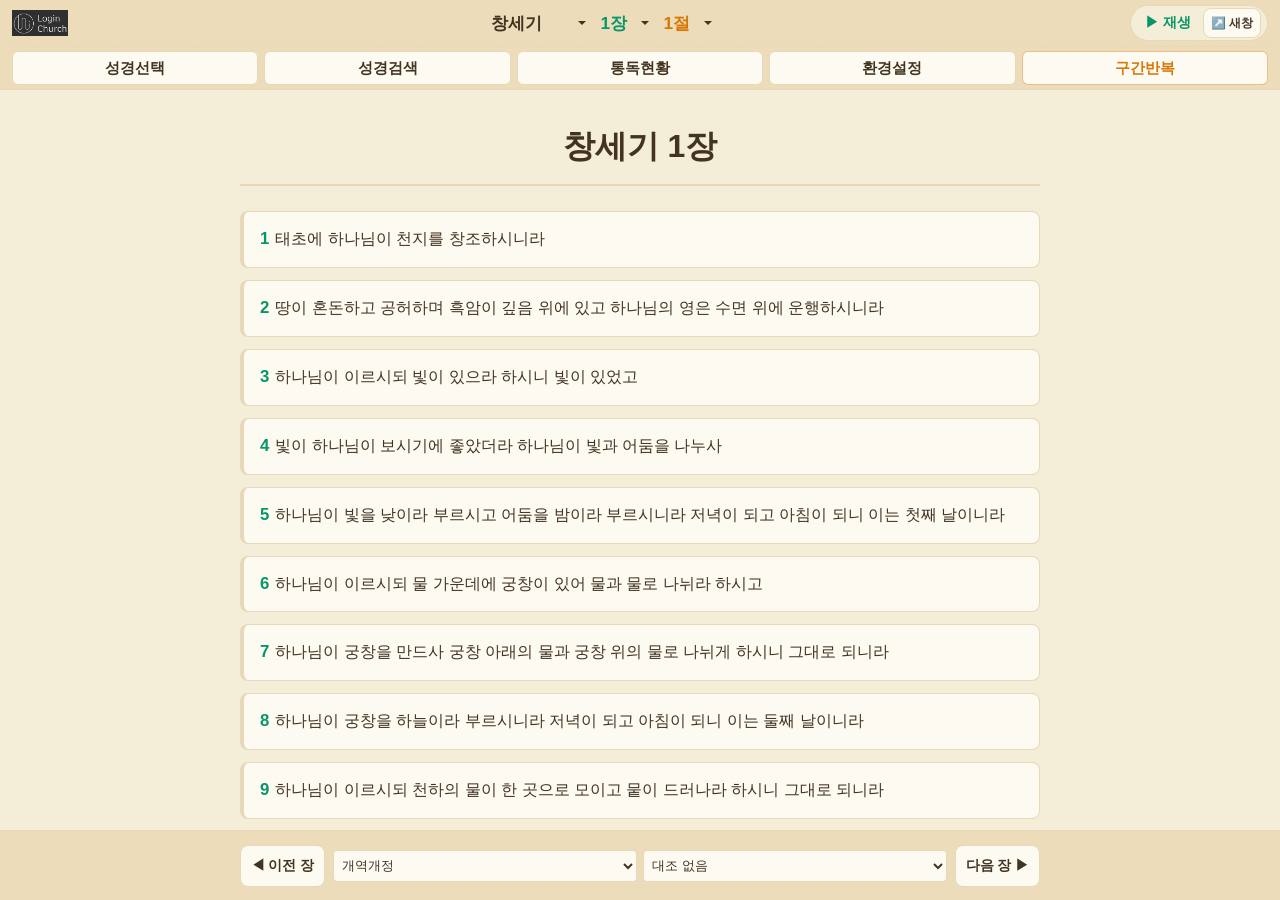
==== commit 91c40bbf: "feat(bible): add verse selection in header/modal and fix top header clipping" ====
--- a/bible/index.html
+++ b/bible/index.html
@@ -2,9 +2,9 @@
 <html lang="ko">
 <head>
   <meta charset="UTF-8">
-  <meta name="viewport" content="width=device-width, initial-scale=1.0, maximum-scale=1.0, user-scalable=no, viewport-fit=cover">
+  <meta name="viewport" content="width=device-width, initial-scale=1.0, maximum-scale=1.0, user-scalable=no">
   <title>📖 김시웅 권사 성경통독일기장</title>
-  <link rel="stylesheet" href="style.css?v=20261017_range">
+  <link rel="stylesheet" href="style.css?v=20261029_verse">
   <link rel="manifest" href="manifest.json">
   <meta name="apple-mobile-web-app-capable" content="yes">
   <meta name="apple-mobile-web-app-status-bar-style" content="default">
@@ -19,16 +19,19 @@
         <img src="header_logo.png?v=2" alt="로그인처치" class="header-logo-img">
       </div>
       <div class="quick-nav-dropdowns">
-        <select id="quickBookSelect" class="quick-select">
+        <select id="quickBookSelect" class="quick-select" title="성경 권 선택">
           <!-- JS에서 책 목록이 주입됩니다 -->
         </select>
-        <select id="quickChapterSelect" class="quick-select">
+        <select id="quickChapterSelect" class="quick-select" title="장/편 선택">
           <!-- JS에서 장 목록이 주입됩니다 -->
         </select>
-      </div>
-      <div class="header-player" style="display: flex; align-items: center; gap: 6px;">
+        <select id="quickVerseSelect" class="quick-select" title="구절(절) 선택">
+          <!-- JS에서 절 목록이 주입됩니다 -->
+        </select>
+      </div>
+      <div class="header-player" style="display: flex; align-items: center; gap: 4px; flex-shrink: 0;">
         <button id="btnAudioTTSPlay" class="btn-header-player" title="낭독 시작/정지">▶ 재생</button>
-        <a href="index.html" target="_blank" class="btn-header-player" title="새 창으로 성경 열기" style="text-decoration: none; padding: 0 8px; font-size: 0.75rem; background: var(--card-bg); border: 1px solid var(--border-color); color: var(--text-primary); display: inline-flex; align-items: center; justify-content: center; height: 32px; border-radius: var(--border-radius); font-weight: bold; cursor: pointer;">↗️ 새창</a>
+        <a href="index.html" target="_blank" id="btnOpenBibleNewWin" class="btn-header-player" title="새 창으로 성경 열기" style="text-decoration: none; padding: 0 7px; font-size: 0.74rem; background: var(--card-bg); border: 1px solid var(--border-color); color: var(--text-primary); display: inline-flex; align-items: center; justify-content: center; height: 30px; border-radius: var(--border-radius); font-weight: bold; cursor: pointer; white-space: nowrap;">↗️ 새창</a>
       </div>
     </div>
     
@@ -138,6 +141,15 @@
           <h4 id="selectedBookTitle" style="margin: 10px 0;">창세기</h4>
           <div id="chaptersGrid" class="chapters-grid"></div>
         </div>
+        <!-- 절 그리드 (장 선택 시 활성화) -->
+        <div id="versesView" class="chapters-view hidden">
+          <div style="display: flex; align-items: center; justify-content: space-between; gap: 8px; margin-bottom: 10px; flex-wrap: wrap;">
+            <button id="btnBackToChapters" class="btn-back" style="margin-bottom: 0;">◀ 장 목록으로</button>
+            <button id="btnSelectWholeChapter" class="btn-back" style="margin-bottom: 0; background: var(--accent-green); color: #ffffff; border: 1px solid var(--accent-green); font-weight: 800; padding: 8px 14px; border-radius: 8px;">1절부터 전체 보기 ▶</button>
+          </div>
+          <h4 id="selectedChapterTitle" style="margin: 10px 0;">창세기 1장 - 구절(절) 선택</h4>
+          <div id="versesGrid" class="chapters-grid"></div>
+        </div>
       </div>
     </div>
   </div>
@@ -322,10 +334,13 @@
   <!-- 토스트 알림 -->
   <div id="toast" class="toast hidden"></div>
 
+  <!-- iOS 27 무음 모드 스피커 출력 및 화면 잠금 연속 재생용 메인 오디오 엘리먼트 -->
+  <audio id="ttsMainAudio" playsinline webkit-playsinline preload="auto" style="display:none;"></audio>
+
   <!-- 성경 DB 스크립트 로드 (66권 통합 DB) -->
-  <script src="./bible_db_66.js?v=20261019_66full"></script>
+  <script src="./bible_db_66.js?v=20261029_verse"></script>
   
   <!-- 애플리케이션 로직 -->
-  <script src="app.js?v=20261019_66full"></script>
+  <script src="app.js?v=20261029_verse"></script>
 </body>
 </html>
--- a/bible/style.css
+++ b/bible/style.css
@@ -91,7 +91,7 @@
   top: 0;
   left: 0;
   right: 0;
-  height: calc(var(--header-height) + env(safe-area-inset-top));
+  height: calc(var(--header-height) + env(safe-area-inset-top, 0px));
   background-color: var(--header-bg);
   border-bottom: 1px solid var(--border-color);
   display: flex;
@@ -99,7 +99,11 @@
   justify-content: space-between;
   padding: 0 12px;
   z-index: 100;
-  padding-top: env(safe-area-inset-top);
+  padding-top: env(safe-area-inset-top, 0px);
+  backdrop-filter: none !important;
+  -webkit-backdrop-filter: none !important;
+  filter: none !important;
+  -webkit-font-smoothing: antialiased;
 }
 
 .header-row {
@@ -195,12 +199,17 @@
 }
 
 #quickBookSelect {
-  max-width: 110px;
+  max-width: 105px;
 }
 
 #quickChapterSelect {
-  max-width: 80px;
+  max-width: 72px;
   color: var(--accent-green);
+}
+
+#quickVerseSelect {
+  max-width: 70px;
+  color: var(--accent-gold);
 }
 
 .btn-icon {
@@ -228,7 +237,9 @@
   background-color: var(--bg-color);
   border: 1px solid var(--border-color);
   border-radius: 20px;
-  padding: 2px 8px;
+  padding: 2px 6px;
+  flex-shrink: 0;
+  white-space: nowrap;
 }
 
 .btn-header-player {
@@ -236,10 +247,12 @@
   border: none;
   color: var(--accent-green);
   font-size: 0.85rem;
-  font-weight: bold;
+  font-weight: 800;
   cursor: pointer;
   padding: 4px 8px;
   border-radius: 12px;
+  white-space: nowrap;
+  flex-shrink: 0;
 }
 
 .btn-header-player-sub {
@@ -1147,35 +1160,63 @@
     gap: 4px;
   }
 
+  .header-logo-area {
+    margin-right: 2px;
+    flex-shrink: 0;
+  }
+
   .header-logo-img {
-    height: 22px;
+    height: 20px;
+  }
+
+  .quick-nav-dropdowns {
+    gap: 2px;
+    min-width: 0;
+    flex: 1;
   }
   
   #quickBookSelect {
-    max-width: 85px;
-    font-size: 0.92rem;
-    padding: 4px 10px 4px 1px;
+    max-width: 78px;
+    font-size: 0.86rem;
+    padding: 4px 10px 4px 2px;
     background-position: right 1px center;
-    background-size: 7px 5px;
+    background-size: 6px 4px;
+    text-overflow: ellipsis;
   }
   
   #quickChapterSelect {
-    max-width: 58px;
-    font-size: 0.92rem;
-    padding: 4px 10px 4px 1px;
+    max-width: 52px;
+    font-size: 0.86rem;
+    padding: 4px 10px 4px 2px;
     background-position: right 1px center;
-    background-size: 7px 5px;
+    background-size: 6px 4px;
+  }
+
+  #quickVerseSelect {
+    max-width: 52px;
+    font-size: 0.86rem;
+    padding: 4px 10px 4px 2px;
+    background-position: right 1px center;
+    background-size: 6px 4px;
   }
 
   .header-player {
-    gap: 1px;
-    padding: 1px 3px;
+    gap: 2px;
+    padding: 2px 4px;
     border-radius: 12px;
+    flex-shrink: 0;
   }
 
   .btn-header-player {
-    font-size: 0.75rem;
-    padding: 2px 4px;
+    font-size: 0.78rem;
+    padding: 3px 6px;
+    white-space: nowrap;
+  }
+
+  #btnOpenBibleNewWin {
+    padding: 0 5px !important;
+    font-size: 0.68rem !important;
+    height: 26px !important;
   }
 
   .btn-header-player-sub {
@@ -1578,262 +1619,262 @@
 body.tts-active .app-content {
   padding-bottom: calc(env(safe-area-inset-bottom, 0px) + 108px) !important;
 }
-
-/* ==========================================================================
-   📋 구절 꾸욱 눌러 복사
-   ========================================================================== */
-.verse-card {
-  -webkit-touch-callout: none; /* iOS 길게 누르기 기본 메뉴 차단 */
-  -webkit-tap-highlight-color: transparent;
-}
-.verse-card.long-press-armed {
-  transform: scale(0.975);
-  border-color: var(--accent-gold) !important;
-  box-shadow: 0 0 0 3px rgba(217, 119, 6, 0.25), 0 6px 18px rgba(0, 0, 0, 0.12);
-  transition: transform 0.18s ease, box-shadow 0.18s ease;
-}
-.verse-card.verse-copied {
-  animation: verseCopiedFlash 0.9s ease;
-}
-@keyframes verseCopiedFlash {
-  0%   { background-color: rgba(16, 185, 129, 0.28); box-shadow: 0 0 0 3px rgba(16, 185, 129, 0.35); }
-  100% { box-shadow: 0 0 0 0 rgba(16, 185, 129, 0); }
-}
-
-/* 토스트가 재생 박스/구간 배지에 가려지지 않도록 위로 띄움 */
-.toast {
-  z-index: 1200;
-  bottom: calc(var(--bottom-nav-height) + env(safe-area-inset-bottom) + 16px + var(--toast-lift, 0px));
-  max-width: calc(100vw - 32px);
-  overflow: hidden;
-  text-overflow: ellipsis;
-}
-body.tts-active { --toast-lift: 64px; }
-body.range-badge-visible { --toast-lift: 52px; }
-body.tts-active.range-badge-visible { --toast-lift: 112px; }
-
-/* ==========================================================================
-   🎯 구간 반복 듣기
-   ========================================================================== */
-.btn-header-action.btn-range-action {
-  color: var(--accent-gold);
-  border-color: rgba(217, 119, 6, 0.45);
-}
-
-/* 구간에 포함된 구절 표시 */
-.verse-card.in-repeat-range {
-  border-left-color: var(--accent-gold);
-  border-left-width: 6px;
-  background-image: linear-gradient(90deg, rgba(217, 119, 6, 0.08), rgba(217, 119, 6, 0) 70%);
-}
-.verse-card.repeat-range-start::before,
-.verse-card.repeat-range-end::after {
-  position: absolute;
-  left: 10px;
-  font-size: 0.68rem;
-  font-weight: 800;
-  color: var(--accent-gold);
-  background: var(--card-bg);
-  padding: 0 6px;
-  border-radius: 6px;
-  letter-spacing: 0.02em;
-}
-.verse-card.repeat-range-start::before {
-  content: "🎯 구간 시작";
-  top: -9px;
-}
-.verse-card.repeat-range-end::after {
-  content: "구간 끝 🔁";
-  bottom: -9px;
-}
-
-/* 구간 반복 상태 배지 */
-.range-repeat-badge {
-  position: fixed;
-  left: 50%;
-  transform: translateX(-50%);
-  bottom: calc(var(--bottom-nav-height) + env(safe-area-inset-bottom) + 10px);
-  display: flex;
-  align-items: center;
-  gap: 2px;
-  padding: 4px 4px 4px 12px;
-  border-radius: 999px;
-  background: linear-gradient(135deg, #f59e0b, #d97706);
-  color: #fff;
-  box-shadow: 0 6px 18px rgba(217, 119, 6, 0.35);
-  z-index: 950;
-  animation: rangeBadgeIn 0.25s ease;
-  max-width: calc(100vw - 24px);
-}
-.range-repeat-badge.hidden {
-  display: none;
-}
-body.tts-active .range-repeat-badge {
-  bottom: calc(env(safe-area-inset-bottom, 0px) + 56px + 62px);
-}
-@keyframes rangeBadgeIn {
-  from { opacity: 0; transform: translate(-50%, 8px); }
-  to   { opacity: 1; transform: translate(-50%, 0); }
-}
-.range-badge-label {
-  background: none;
-  border: none;
-  color: inherit;
-  font-weight: 800;
-  font-size: 0.85rem;
-  cursor: pointer;
-  white-space: nowrap;
-  overflow: hidden;
-  text-overflow: ellipsis;
-  padding: 4px 4px;
-}
-.range-badge-clear {
-  width: 28px;
-  height: 28px;
-  border-radius: 50%;
-  border: none;
-  background: rgba(255, 255, 255, 0.22);
-  color: #fff;
-  font-size: 0.8rem;
-  font-weight: 800;
-  cursor: pointer;
-  flex-shrink: 0;
-}
-.range-badge-clear:active {
-  background: rgba(255, 255, 255, 0.4);
-}
-
-/* 구간 반복 모달 (재생 박스 위에 표시) */
-#rangeModal {
-  z-index: 1100;
-}
-.range-body {
-  display: flex;
-  flex-direction: column;
-  gap: 14px;
-}
-.range-chapter-label {
-  font-size: 1.05rem;
-  font-weight: 800;
-  color: var(--text-primary);
-  text-align: center;
-}
-.range-selects {
-  display: flex;
-  align-items: flex-end;
-  justify-content: center;
-  gap: 10px;
-}
-.range-select-field {
-  flex: 1;
-  display: flex;
-  flex-direction: column;
-  gap: 6px;
-  font-size: 0.8rem;
-  font-weight: 700;
-  color: var(--text-secondary);
-}
-.range-select-field select {
-  width: 100%;
-  height: 48px;
-  font-size: 1.15rem;
-  font-weight: 800;
-  text-align: center;
-  text-align-last: center;
-  border-radius: 12px;
-  border: 2px solid var(--border-color);
-  background-color: var(--bg-color);
-  color: var(--text-primary);
-  -webkit-appearance: none;
-  appearance: none;
-  cursor: pointer;
-}
-.range-select-field select:focus {
-  outline: none;
-  border-color: var(--accent-gold);
-}
-.range-tilde {
-  font-size: 1.4rem;
-  font-weight: 800;
-  color: var(--accent-gold);
-  padding-bottom: 8px;
-}
-.range-count-label {
-  font-size: 0.8rem;
-  font-weight: 700;
-  color: var(--text-secondary);
-  margin-bottom: -6px;
-}
-.range-count-group {
-  display: grid;
-  grid-template-columns: repeat(4, 1fr);
-  gap: 8px;
-}
-.range-count-btn {
-  height: 40px;
-  border-radius: 10px;
-  border: 1px solid var(--border-color);
-  background: var(--bg-color);
-  color: var(--text-primary);
-  font-weight: 700;
-  font-size: 0.9rem;
-  cursor: pointer;
-  transition: all 0.15s ease;
-}
-.range-count-btn.active {
-  background: var(--accent-gold);
-  border-color: var(--accent-gold);
-  color: #fff;
-  box-shadow: 0 3px 10px rgba(217, 119, 6, 0.3);
-}
-.range-preview {
-  font-size: 0.85rem;
-  color: var(--text-secondary);
-  text-align: center;
-  line-height: 1.5;
-  min-height: 2.6em;
-}
-.range-preview strong {
-  color: var(--accent-gold);
-}
-.range-preview-snippet {
-  display: block;
-  margin-top: 2px;
-  font-size: 0.8rem;
-  opacity: 0.85;
-  word-break: keep-all;
-}
-.range-play-btn {
-  width: 100%;
-  height: 50px;
-  font-size: 1.05rem;
-  border-radius: 12px;
-  box-shadow: 0 4px 14px rgba(16, 185, 129, 0.3);
-}
-.range-sub-actions {
-  display: grid;
-  grid-template-columns: 2fr 1fr;
-  gap: 8px;
-}
-.btn-range-sub {
-  height: 42px;
-  border-radius: 10px;
-  border: 1px solid var(--border-color);
-  background: var(--bg-color);
-  color: var(--text-primary);
-  font-weight: 700;
-  font-size: 0.9rem;
-  cursor: pointer;
-}
-.btn-range-sub:active {
-  background: var(--border-color);
-}
-.btn-range-sub.btn-range-clear {
-  color: #dc2626;
-  border-color: rgba(220, 38, 38, 0.3);
-}
-.range-tip {
-  font-size: 0.78rem;
-  color: var(--text-secondary);
-  text-align: center;
-}
+
+/* ==========================================================================
+   📋 구절 꾸욱 눌러 복사
+   ========================================================================== */
+.verse-card {
+  -webkit-touch-callout: none; /* iOS 길게 누르기 기본 메뉴 차단 */
+  -webkit-tap-highlight-color: transparent;
+}
+.verse-card.long-press-armed {
+  transform: scale(0.975);
+  border-color: var(--accent-gold) !important;
+  box-shadow: 0 0 0 3px rgba(217, 119, 6, 0.25), 0 6px 18px rgba(0, 0, 0, 0.12);
+  transition: transform 0.18s ease, box-shadow 0.18s ease;
+}
+.verse-card.verse-copied {
+  animation: verseCopiedFlash 0.9s ease;
+}
+@keyframes verseCopiedFlash {
+  0%   { background-color: rgba(16, 185, 129, 0.28); box-shadow: 0 0 0 3px rgba(16, 185, 129, 0.35); }
+  100% { box-shadow: 0 0 0 0 rgba(16, 185, 129, 0); }
+}
+
+/* 토스트가 재생 박스/구간 배지에 가려지지 않도록 위로 띄움 */
+.toast {
+  z-index: 1200;
+  bottom: calc(var(--bottom-nav-height) + env(safe-area-inset-bottom) + 16px + var(--toast-lift, 0px));
+  max-width: calc(100vw - 32px);
+  overflow: hidden;
+  text-overflow: ellipsis;
+}
+body.tts-active { --toast-lift: 64px; }
+body.range-badge-visible { --toast-lift: 52px; }
+body.tts-active.range-badge-visible { --toast-lift: 112px; }
+
+/* ==========================================================================
+   🎯 구간 반복 듣기
+   ========================================================================== */
+.btn-header-action.btn-range-action {
+  color: var(--accent-gold);
+  border-color: rgba(217, 119, 6, 0.45);
+}
+
+/* 구간에 포함된 구절 표시 */
+.verse-card.in-repeat-range {
+  border-left-color: var(--accent-gold);
+  border-left-width: 6px;
+  background-image: linear-gradient(90deg, rgba(217, 119, 6, 0.08), rgba(217, 119, 6, 0) 70%);
+}
+.verse-card.repeat-range-start::before,
+.verse-card.repeat-range-end::after {
+  position: absolute;
+  left: 10px;
+  font-size: 0.68rem;
+  font-weight: 800;
+  color: var(--accent-gold);
+  background: var(--card-bg);
+  padding: 0 6px;
+  border-radius: 6px;
+  letter-spacing: 0.02em;
+}
+.verse-card.repeat-range-start::before {
+  content: "🎯 구간 시작";
+  top: -9px;
+}
+.verse-card.repeat-range-end::after {
+  content: "구간 끝 🔁";
+  bottom: -9px;
+}
+
+/* 구간 반복 상태 배지 */
+.range-repeat-badge {
+  position: fixed;
+  left: 50%;
+  transform: translateX(-50%);
+  bottom: calc(var(--bottom-nav-height) + env(safe-area-inset-bottom) + 10px);
+  display: flex;
+  align-items: center;
+  gap: 2px;
+  padding: 4px 4px 4px 12px;
+  border-radius: 999px;
+  background: linear-gradient(135deg, #f59e0b, #d97706);
+  color: #fff;
+  box-shadow: 0 6px 18px rgba(217, 119, 6, 0.35);
+  z-index: 950;
+  animation: rangeBadgeIn 0.25s ease;
+  max-width: calc(100vw - 24px);
+}
+.range-repeat-badge.hidden {
+  display: none;
+}
+body.tts-active .range-repeat-badge {
+  bottom: calc(env(safe-area-inset-bottom, 0px) + 56px + 62px);
+}
+@keyframes rangeBadgeIn {
+  from { opacity: 0; transform: translate(-50%, 8px); }
+  to   { opacity: 1; transform: translate(-50%, 0); }
+}
+.range-badge-label {
+  background: none;
+  border: none;
+  color: inherit;
+  font-weight: 800;
+  font-size: 0.85rem;
+  cursor: pointer;
+  white-space: nowrap;
+  overflow: hidden;
+  text-overflow: ellipsis;
+  padding: 4px 4px;
+}
+.range-badge-clear {
+  width: 28px;
+  height: 28px;
+  border-radius: 50%;
+  border: none;
+  background: rgba(255, 255, 255, 0.22);
+  color: #fff;
+  font-size: 0.8rem;
+  font-weight: 800;
+  cursor: pointer;
+  flex-shrink: 0;
+}
+.range-badge-clear:active {
+  background: rgba(255, 255, 255, 0.4);
+}
+
+/* 구간 반복 모달 (재생 박스 위에 표시) */
+#rangeModal {
+  z-index: 1100;
+}
+.range-body {
+  display: flex;
+  flex-direction: column;
+  gap: 14px;
+}
+.range-chapter-label {
+  font-size: 1.05rem;
+  font-weight: 800;
+  color: var(--text-primary);
+  text-align: center;
+}
+.range-selects {
+  display: flex;
+  align-items: flex-end;
+  justify-content: center;
+  gap: 10px;
+}
+.range-select-field {
+  flex: 1;
+  display: flex;
+  flex-direction: column;
+  gap: 6px;
+  font-size: 0.8rem;
+  font-weight: 700;
+  color: var(--text-secondary);
+}
+.range-select-field select {
+  width: 100%;
+  height: 48px;
+  font-size: 1.15rem;
+  font-weight: 800;
+  text-align: center;
+  text-align-last: center;
+  border-radius: 12px;
+  border: 2px solid var(--border-color);
+  background-color: var(--bg-color);
+  color: var(--text-primary);
+  -webkit-appearance: none;
+  appearance: none;
+  cursor: pointer;
+}
+.range-select-field select:focus {
+  outline: none;
+  border-color: var(--accent-gold);
+}
+.range-tilde {
+  font-size: 1.4rem;
+  font-weight: 800;
+  color: var(--accent-gold);
+  padding-bottom: 8px;
+}
+.range-count-label {
+  font-size: 0.8rem;
+  font-weight: 700;
+  color: var(--text-secondary);
+  margin-bottom: -6px;
+}
+.range-count-group {
+  display: grid;
+  grid-template-columns: repeat(4, 1fr);
+  gap: 8px;
+}
+.range-count-btn {
+  height: 40px;
+  border-radius: 10px;
+  border: 1px solid var(--border-color);
+  background: var(--bg-color);
+  color: var(--text-primary);
+  font-weight: 700;
+  font-size: 0.9rem;
+  cursor: pointer;
+  transition: all 0.15s ease;
+}
+.range-count-btn.active {
+  background: var(--accent-gold);
+  border-color: var(--accent-gold);
+  color: #fff;
+  box-shadow: 0 3px 10px rgba(217, 119, 6, 0.3);
+}
+.range-preview {
+  font-size: 0.85rem;
+  color: var(--text-secondary);
+  text-align: center;
+  line-height: 1.5;
+  min-height: 2.6em;
+}
+.range-preview strong {
+  color: var(--accent-gold);
+}
+.range-preview-snippet {
+  display: block;
+  margin-top: 2px;
+  font-size: 0.8rem;
+  opacity: 0.85;
+  word-break: keep-all;
+}
+.range-play-btn {
+  width: 100%;
+  height: 50px;
+  font-size: 1.05rem;
+  border-radius: 12px;
+  box-shadow: 0 4px 14px rgba(16, 185, 129, 0.3);
+}
+.range-sub-actions {
+  display: grid;
+  grid-template-columns: 2fr 1fr;
+  gap: 8px;
+}
+.btn-range-sub {
+  height: 42px;
+  border-radius: 10px;
+  border: 1px solid var(--border-color);
+  background: var(--bg-color);
+  color: var(--text-primary);
+  font-weight: 700;
+  font-size: 0.9rem;
+  cursor: pointer;
+}
+.btn-range-sub:active {
+  background: var(--border-color);
+}
+.btn-range-sub.btn-range-clear {
+  color: #dc2626;
+  border-color: rgba(220, 38, 38, 0.3);
+}
+.range-tip {
+  font-size: 0.78rem;
+  color: var(--text-secondary);
+  text-align: center;
+}
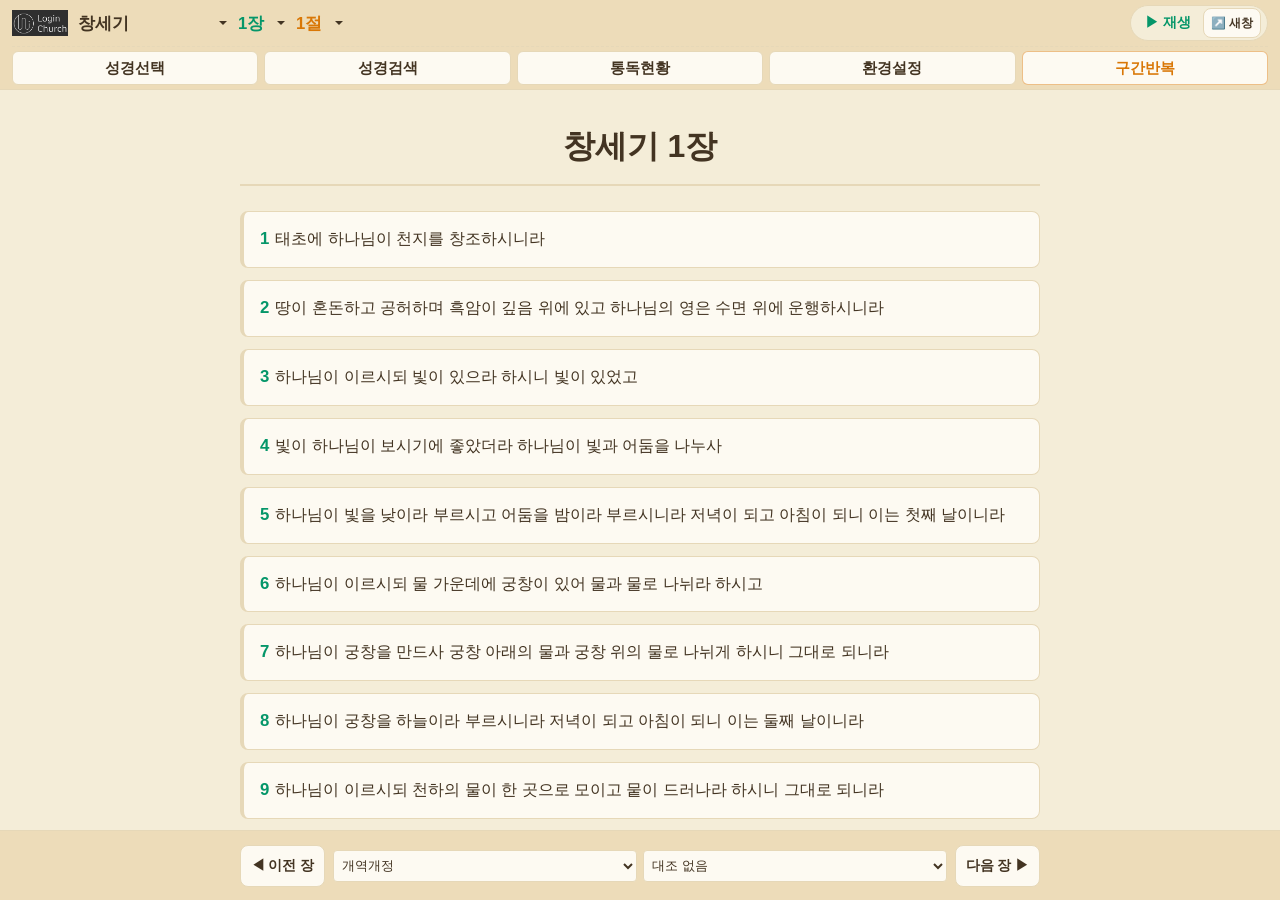
==== commit 8c47c627: "style(bible): widen book/chapter/verse selector toward play button for long book names" ====
--- a/bible/index.html
+++ b/bible/index.html
@@ -4,7 +4,7 @@
   <meta charset="UTF-8">
   <meta name="viewport" content="width=device-width, initial-scale=1.0, maximum-scale=1.0, user-scalable=no">
   <title>📖 김시웅 권사 성경통독일기장</title>
-  <link rel="stylesheet" href="style.css?v=20261029_verse">
+  <link rel="stylesheet" href="style.css?v=20261029_verse2">
   <link rel="manifest" href="manifest.json">
   <meta name="apple-mobile-web-app-capable" content="yes">
   <meta name="apple-mobile-web-app-status-bar-style" content="default">
@@ -338,9 +338,9 @@
   <audio id="ttsMainAudio" playsinline webkit-playsinline preload="auto" style="display:none;"></audio>
 
   <!-- 성경 DB 스크립트 로드 (66권 통합 DB) -->
-  <script src="./bible_db_66.js?v=20261029_verse"></script>
+  <script src="./bible_db_66.js?v=20261029_verse2"></script>
   
   <!-- 애플리케이션 로직 -->
-  <script src="app.js?v=20261029_verse"></script>
+  <script src="app.js?v=20261029_verse2"></script>
 </body>
 </html>
--- a/bible/style.css
+++ b/bible/style.css
@@ -168,11 +168,16 @@
   vertical-align: middle;
 }
 
-/* 퀵 드롭다운 메뉴 스타일 */
+/* 퀵 드롭다운 메뉴 스타일 - 오른쪽 재생 버튼 쪽까지 넓게 사용하여 긴 성경 이름(예레미야애가, 데살로니가전서 등) 잘림 방지 */
 .quick-nav-dropdowns {
   display: flex;
   align-items: center;
+  justify-content: flex-start;
   gap: 4px;
+  flex: 1;
+  min-width: 0;
+  margin-left: 2px;
+  margin-right: 4px;
 }
 
 .quick-select {
@@ -181,17 +186,18 @@
   background-color: transparent;
   border: none;
   color: var(--text-primary);
-  font-size: 1.08rem;
+  font-size: 1.04rem;
   font-weight: 800;
   cursor: pointer;
   outline: none;
-  padding: 4px 16px 4px 6px;
+  padding: 4px 14px 4px 4px;
   background-image: var(--select-arrow);
   background-repeat: no-repeat;
-  background-position: right 4px center;
+  background-position: right 3px center;
   background-size: 8px 6px;
   border-radius: 4px;
   transition: background-color var(--transition-speed);
+  white-space: nowrap;
 }
 
 .quick-select:hover, .quick-select:focus {
@@ -199,17 +205,23 @@
 }
 
 #quickBookSelect {
-  max-width: 105px;
+  width: auto;
+  max-width: 165px;
+  flex-shrink: 0;
 }
 
 #quickChapterSelect {
-  max-width: 72px;
+  width: auto;
+  max-width: 82px;
   color: var(--accent-green);
+  flex-shrink: 0;
 }
 
 #quickVerseSelect {
-  max-width: 70px;
+  width: auto;
+  max-width: 78px;
   color: var(--accent-gold);
+  flex-shrink: 0;
 }
 
 .btn-icon {
@@ -1161,62 +1173,67 @@
   }
 
   .header-logo-area {
-    margin-right: 2px;
+    margin-right: 1px;
     flex-shrink: 0;
   }
 
   .header-logo-img {
-    height: 20px;
+    height: 17px;
   }
 
   .quick-nav-dropdowns {
     gap: 2px;
     min-width: 0;
     flex: 1;
+    justify-content: flex-start;
+    margin-left: 1px;
+    margin-right: 2px;
   }
   
   #quickBookSelect {
-    max-width: 78px;
-    font-size: 0.86rem;
+    width: auto;
+    max-width: 138px;
+    font-size: 0.88rem;
+    padding: 4px 11px 4px 2px;
+    background-position: right 1px center;
+    background-size: 6px 4px;
+  }
+  
+  #quickChapterSelect {
+    width: auto;
+    max-width: 58px;
+    font-size: 0.88rem;
     padding: 4px 10px 4px 2px;
     background-position: right 1px center;
     background-size: 6px 4px;
-    text-overflow: ellipsis;
-  }
-  
-  #quickChapterSelect {
-    max-width: 52px;
-    font-size: 0.86rem;
+  }
+
+  #quickVerseSelect {
+    width: auto;
+    max-width: 56px;
+    font-size: 0.88rem;
     padding: 4px 10px 4px 2px;
     background-position: right 1px center;
     background-size: 6px 4px;
   }
 
-  #quickVerseSelect {
-    max-width: 52px;
-    font-size: 0.86rem;
-    padding: 4px 10px 4px 2px;
-    background-position: right 1px center;
-    background-size: 6px 4px;
-  }
-
   .header-player {
     gap: 2px;
-    padding: 2px 4px;
+    padding: 1px 3px;
     border-radius: 12px;
     flex-shrink: 0;
   }
 
   .btn-header-player {
-    font-size: 0.78rem;
-    padding: 3px 6px;
+    font-size: 0.76rem;
+    padding: 3px 5px;
     white-space: nowrap;
   }
 
   #btnOpenBibleNewWin {
-    padding: 0 5px !important;
-    font-size: 0.68rem !important;
-    height: 26px !important;
+    padding: 0 4px !important;
+    font-size: 0.66rem !important;
+    height: 24px !important;
   }
 
   .btn-header-player-sub {
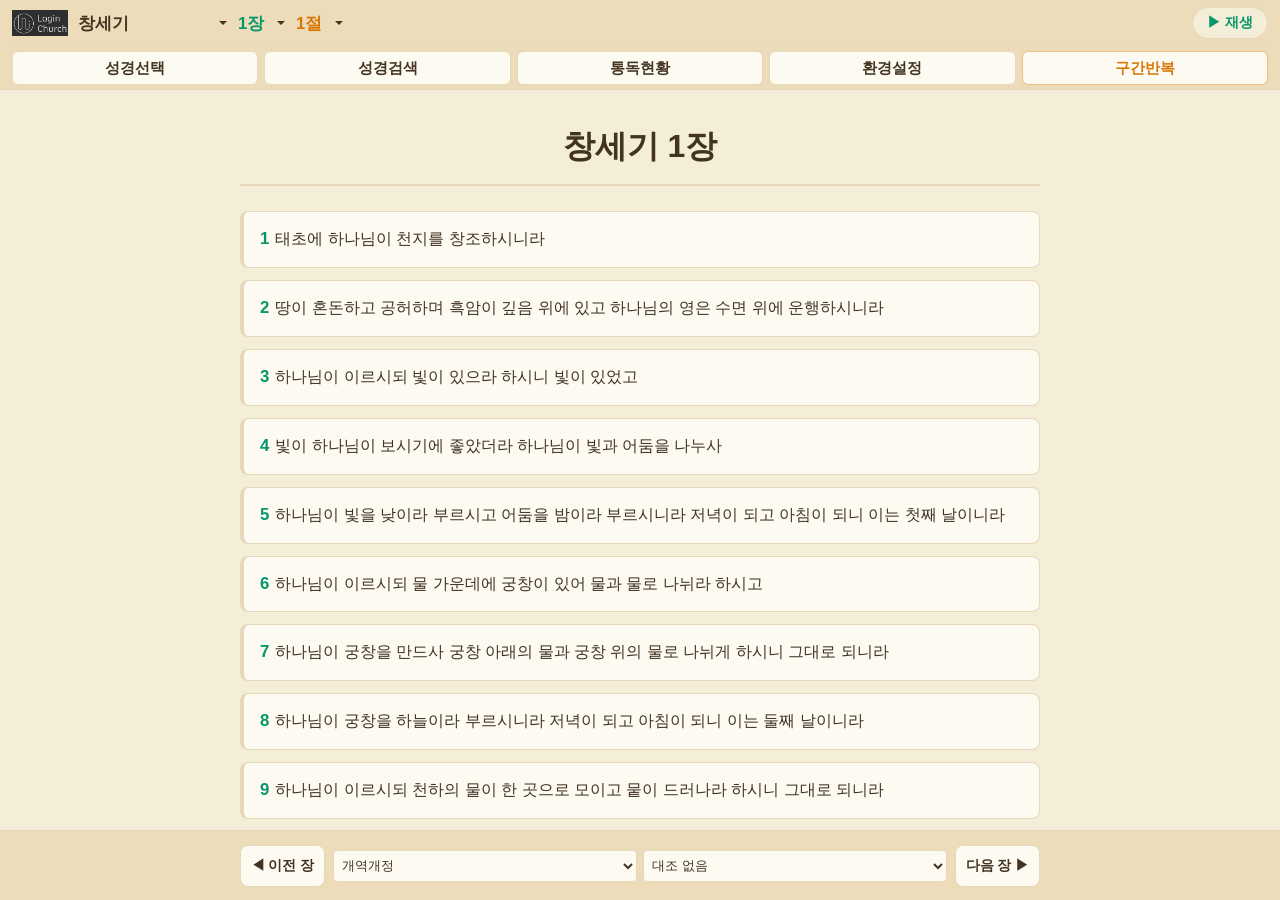
==== commit 1ea86f40: "feat(bible): 독립형 성경 웹앱 PWA 메타데이터 및 공유 링크 기능 추가" ====
--- a/bible/index.html
+++ b/bible/index.html
@@ -3,10 +3,13 @@
 <head>
   <meta charset="UTF-8">
   <meta name="viewport" content="width=device-width, initial-scale=1.0, maximum-scale=1.0, user-scalable=no">
-  <title>📖 김시웅 권사 성경통독일기장</title>
-  <link rel="stylesheet" href="style.css?v=20261029_verse2">
+  <title>📖 성경 66권 다역본 통독</title>
+  <link rel="stylesheet" href="style.css?v=20261106_2">
   <link rel="manifest" href="manifest.json">
+  <link rel="icon" type="image/png" href="app_logo.png">
+  <link rel="apple-touch-icon" href="app_logo.png">
   <meta name="apple-mobile-web-app-capable" content="yes">
+  <meta name="apple-mobile-web-app-title" content="성경 66권">
   <meta name="apple-mobile-web-app-status-bar-style" content="default">
 </head>
 <body class="theme-sepia">
@@ -248,11 +251,9 @@
         </div>
 
         <div class="setting-item">
-          <label>스마트폰 무선 테스트</label>
-          <p class="setting-desc">동일한 Wi-Fi 환경의 스마트폰으로 아래 주소에 접속하거나 QR코드를 스캔하세요.</p>
-          <div id="mobileTestArea" style="text-align: center; margin-top: 10px; padding: 10px; background: rgba(0,0,0,0.03); border-radius: 6px; font-size: 0.9rem;">
-            <!-- JS에서 동적 주소 및 QR코드가 렌더링됩니다 -->
-          </div>
+          <label>성경 웹앱 공유 및 홈 화면 추가</label>
+          <p class="setting-desc">누구나 링크만 있으면 설치 없이 9개 역본 성경과 오디오 낭독을 이용할 수 있습니다.</p>
+          <button id="btnShareBibleApp" class="btn-action">🔗 성경앱 링크 주소 복사</button>
         </div>
       </div>
     </div>
@@ -338,9 +339,9 @@
   <audio id="ttsMainAudio" playsinline webkit-playsinline preload="auto" style="display:none;"></audio>
 
   <!-- 성경 DB 스크립트 로드 (66권 통합 DB) -->
-  <script src="./bible_db_66.js?v=20261029_verse2"></script>
+  <script src="./bible_db_66.js?v=20261106_1"></script>
   
   <!-- 애플리케이션 로직 -->
-  <script src="app.js?v=20261029_verse2"></script>
+  <script src="app.js?v=20261106_2"></script>
 </body>
 </html>
--- a/bible/style.css
+++ b/bible/style.css
@@ -327,8 +327,10 @@
   left: 0;
   right: 0;
   overflow-y: auto;
+  overflow-x: hidden;
   padding: 16px;
   -webkit-overflow-scrolling: touch;
+  touch-action: pan-y;
 }
 
 /* 상단 대조 바가 켜져 있을 때의 콘텐츠 영역 오프셋 자동조절 */
@@ -1895,3 +1897,19 @@
   color: var(--text-secondary);
   text-align: center;
 }
+
+/* ↔️ 좌우 스와이프 장 이동 전환 효과 */
+@keyframes bibleSwipeFromRight {
+  from { opacity: 0.35; transform: translateX(28px); }
+  to { opacity: 1; transform: translateX(0); }
+}
+@keyframes bibleSwipeFromLeft {
+  from { opacity: 0.35; transform: translateX(-28px); }
+  to { opacity: 1; transform: translateX(0); }
+}
+.bible-viewer.swipe-anim-next {
+  animation: bibleSwipeFromRight 0.2s cubic-bezier(0.22, 1, 0.36, 1);
+}
+.bible-viewer.swipe-anim-prev {
+  animation: bibleSwipeFromLeft 0.2s cubic-bezier(0.22, 1, 0.36, 1);
+}
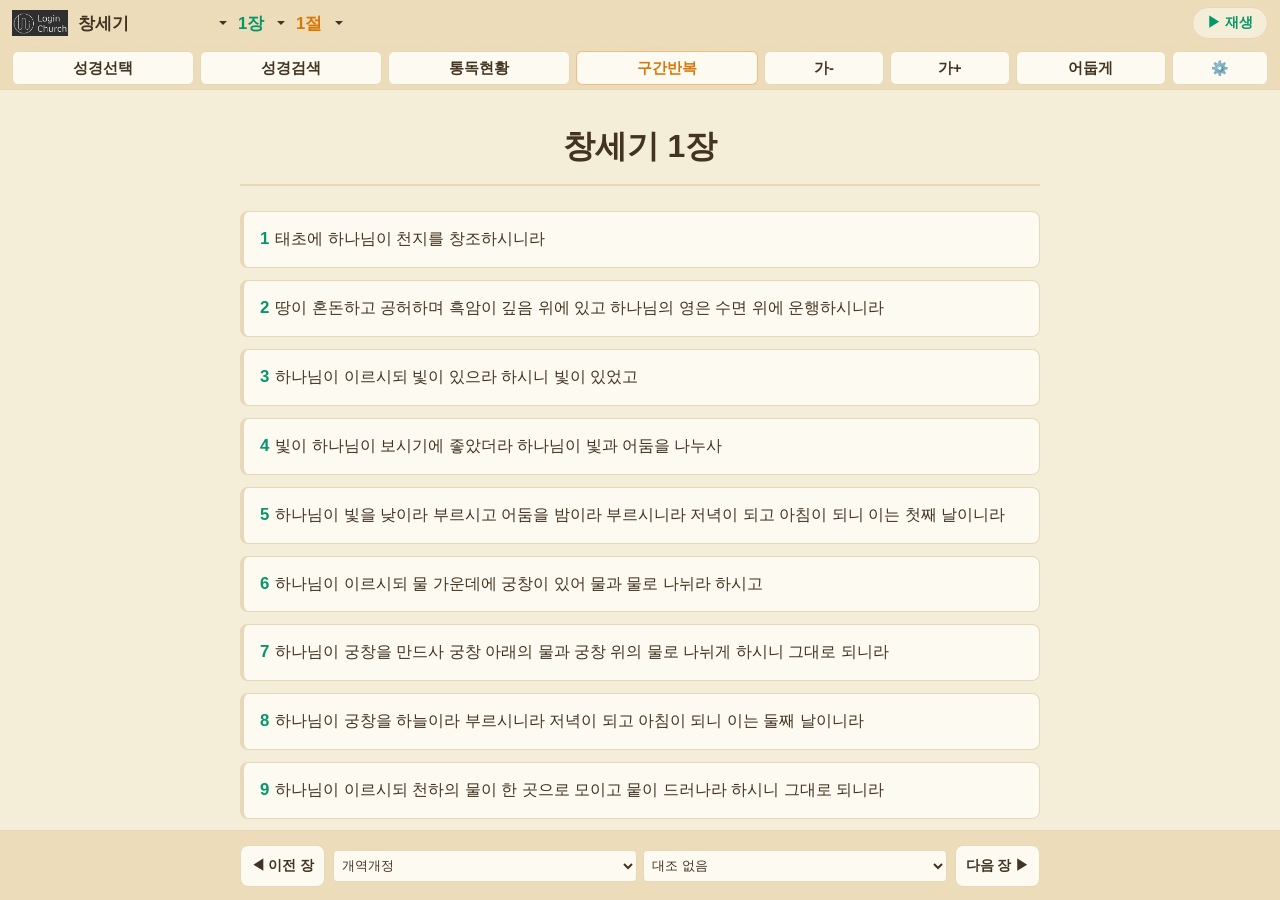
==== commit 2d9ed31b: "feat(bible): 상단 바 글자크기(가-/가+) 및 밝게/어둡게 즉시 전환 버튼 추가" ====
--- a/bible/index.html
+++ b/bible/index.html
@@ -4,7 +4,7 @@
   <meta charset="UTF-8">
   <meta name="viewport" content="width=device-width, initial-scale=1.0, maximum-scale=1.0, user-scalable=no">
   <title>📖 성경 66권 다역본 통독</title>
-  <link rel="stylesheet" href="style.css?v=20261106_2">
+  <link rel="stylesheet" href="style.css?v=20261106_3">
   <link rel="manifest" href="manifest.json">
   <link rel="icon" type="image/png" href="app_logo.png">
   <link rel="apple-touch-icon" href="app_logo.png">
@@ -38,13 +38,16 @@
       </div>
     </div>
     
-    <!-- 2행: 성경 보조 도구 버튼 4개 -->
+    <!-- 2행: 성경 보조 도구 및 글자크기·밝게/어둡게 퀵 컨트롤 -->
     <div class="header-row header-row-bottom">
       <button id="btnBookSelectorModal" class="btn-header-action" title="성경 목록 모달">성경선택</button>
       <button id="btnSearch" class="btn-header-action" title="성경 검색">성경검색</button>
       <button id="btnProgress" class="btn-header-action" title="통독 현황표">통독현황</button>
-      <button id="btnSettings" class="btn-header-action" title="설정">환경설정</button>
       <button id="btnRangeRepeat" class="btn-header-action btn-range-action" title="구간 반복 듣기 (예: 12~20절)">구간반복</button>
+      <button id="btnQuickFontDec" class="btn-header-action btn-quick-compact" title="글자 크기 축소">가-</button>
+      <button id="btnQuickFontInc" class="btn-header-action btn-quick-compact" title="글자 크기 확대">가+</button>
+      <button id="btnQuickTheme" class="btn-header-action btn-quick-theme" title="밝게 / 어둡게 전환">어둡게</button>
+      <button id="btnSettings" class="btn-header-action btn-quick-icon" title="환경설정 및 메모 백업">⚙️</button>
     </div>
   </header>
 
@@ -342,6 +345,6 @@
   <script src="./bible_db_66.js?v=20261106_1"></script>
   
   <!-- 애플리케이션 로직 -->
-  <script src="app.js?v=20261106_2"></script>
+  <script src="app.js?v=20261106_3"></script>
 </body>
 </html>
--- a/bible/style.css
+++ b/bible/style.css
@@ -1913,3 +1913,50 @@
 .bible-viewer.swipe-anim-prev {
   animation: bibleSwipeFromLeft 0.2s cubic-bezier(0.22, 1, 0.36, 1);
 }
+
+/* 상단 2행 글자크기(가-/가+) 및 밝게/어둡게 퀵 버튼 */
+.btn-header-action {
+  white-space: nowrap;
+}
+.btn-header-action.btn-quick-compact {
+  flex: 0.62;
+  min-width: 28px;
+  padding: 0 3px;
+  font-weight: 800;
+}
+.btn-header-action.btn-quick-theme {
+  flex: 0.78;
+  min-width: 38px;
+  padding: 0 4px;
+  font-weight: 800;
+}
+.btn-header-action.btn-quick-icon {
+  flex: 0.5;
+  min-width: 26px;
+  padding: 0 2px;
+  font-size: 0.88rem;
+}
+@media (max-width: 480px) {
+  .header-row-bottom {
+    gap: 2px;
+  }
+  .btn-header-action {
+    font-size: 0.76rem;
+    padding: 0 2px;
+  }
+  .btn-header-action.btn-quick-compact {
+    flex: 0.58;
+    min-width: 25px;
+    font-size: 0.74rem;
+  }
+  .btn-header-action.btn-quick-theme {
+    flex: 0.74;
+    min-width: 35px;
+    font-size: 0.74rem;
+  }
+  .btn-header-action.btn-quick-icon {
+    flex: 0.45;
+    min-width: 24px;
+    font-size: 0.8rem;
+  }
+}
